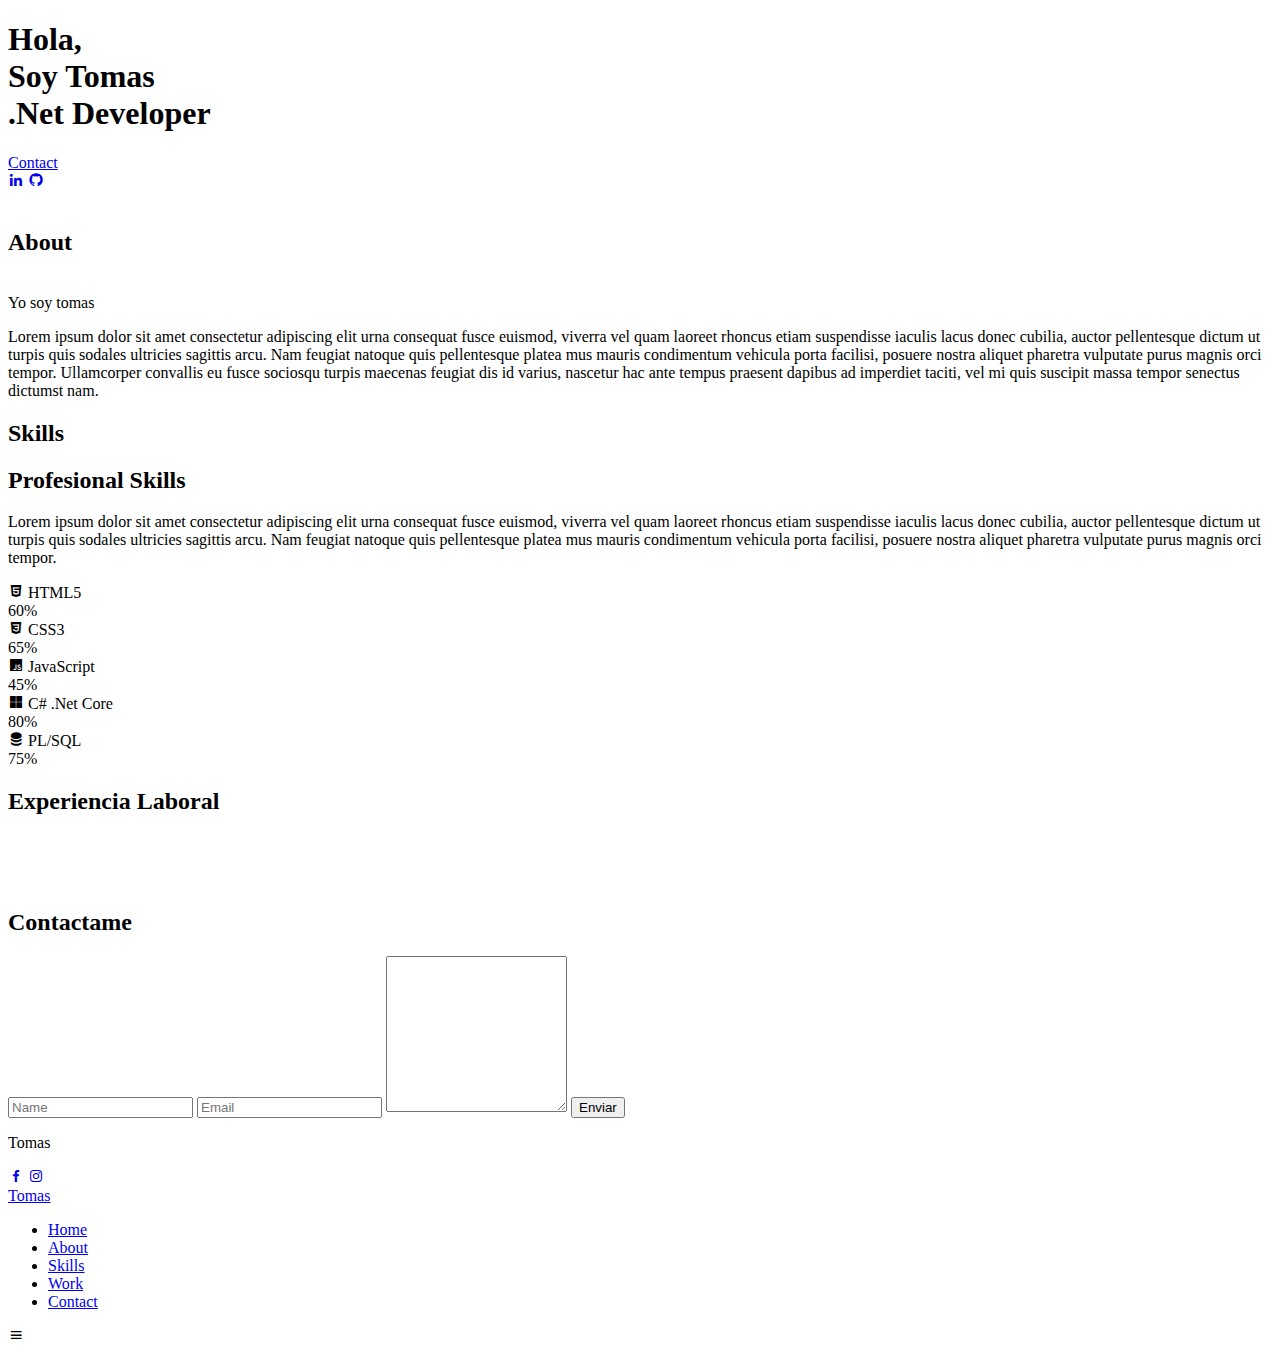
==== index.html @ 09a334fd "Add files via upload" ====
<!DOCTYPE html>
<html lang="es">
   <head>
       <meta charset="UTF-8">
       <meta name="viewport" content="widt=device-width, initial-scale=1.0">
       <link rel="stylesheet" href ="C:\Users\Legislatura\Desktop\Programacion\Practicas front end\Practica sobre CV\CSS\style.css" >
       <!----fuente---->
          <link rel="preconnect" href="https://fonts.gstatic.com">
          <link href="https://fonts.googleapis.com/css2?family=Poppins:wght@200&display=swap" rel="stylesheet">
       <!----Box icons----->
       <link href='https://unpkg.com/boxicons@2.0.7/css/boxicons.min.css' rel='stylesheet'>
       <!--scroll-->
       <script src="C:\Users\Legislatura\Desktop\Programacion\Practicas front end\Practica sobre CV\JS\smooth-scroll.min.js"></script>
      
       <title>Porfolio website complete</title>

   
   </head>
    <body>
      <main class="l-main">
         <section class="home bd-grid" id="home"> 
             <div class="home__data">
                 <h1 class="home__title"> Hola, <br><span class="home__title-color"> Soy Tomas</span><br> .Net Developer</h1>
                 <a href="#" class ="button">Contact</a>
             </div>

             <div class="home__social">
                 <a href="#" class="home__social-icon"><i class="bx bxl-linkedin"></i></a>
                 <a href="#" class="home__social-icon"><i class="bx bxl-github"></i></a>
             </div>
             <div class="home__img"><img src="C:\Users\Legislatura\Desktop\Programacion\Practicas front end\Practica sobre CV\img\Allura - Avatar.png" alt="">
             </div>

         </section>
          <section class="about" id="about">
              <h2 class="section-title">About </h2>
            <div class="about__conteiner bd-grid">
                <img src="C:\Users\Legislatura\Desktop\Programacion\Practicas front end\Practica sobre CV\img\developer.png" alt="" >
            </div>
              <div class="about__subtitle">Yo soy tomas</div>
              <p class="about__text">Lorem ipsum dolor sit amet consectetur adipiscing elit urna consequat fusce euismod, viverra vel quam laoreet rhoncus etiam suspendisse iaculis lacus donec cubilia, auctor pellentesque dictum ut turpis quis sodales ultricies sagittis arcu. Nam feugiat natoque quis pellentesque platea mus mauris condimentum vehicula porta facilisi, posuere nostra aliquet pharetra vulputate purus magnis orci tempor. Ullamcorper convallis eu fusce sociosqu turpis maecenas feugiat dis id varius, nascetur hac ante tempus praesent dapibus ad imperdiet taciti, vel mi quis suscipit massa tempor senectus dictumst nam.</p>
          </section>
          <section class="skills section" id="skills">
              <h2 class="section-title">Skills</h2>
              <div>
                  <h2 class="skills__subtitle">Profesional Skills</h2>
                  <p class="skills__text">Lorem ipsum dolor sit amet consectetur adipiscing elit urna consequat fusce euismod, viverra vel quam laoreet rhoncus etiam suspendisse iaculis lacus donec cubilia, auctor pellentesque dictum ut turpis quis sodales ultricies sagittis arcu. Nam feugiat natoque quis pellentesque platea mus mauris condimentum vehicula porta facilisi, posuere nostra aliquet pharetra vulputate purus magnis orci tempor.</p>
              </div> 
              <div class="skills__data">
                  <div class="skills__names">
                      <i class="bx bxl-html5"></i>
                      <span class="skills__name">HTML5</span>
                  </div>

                  <div><span class="skills__porcentage">60% </span>
                  </div>
                  <div class="skills__bar skills_html">
                  </div>

                  <div class="skills__bar skills__html">
                  </div>
               </div>
                <div class="skills__data">
                  <div class="skills__names">
                       <i class="bx bxl-css3"></i>
                      <span class="skills__name">CSS3</span>
                  </div>

                  <div><span class="skills__porcentage">65% </span>
                  </div>
                  <div class="skills__bar skills_css">
                  </div>

                  <div class="skills__bar skills__html">
                  </div>
     
              </div>
                    <div class="skills__data">
                  <div class="skills__names">
                       <i class="bx bxl-javascript"></i>
                      <span class="skills__name">JavaScript</span>
                  </div>

                  <div><span class="skills__porcentage">45% </span>
                  </div>
                  <div class="skills__bar skills_js">
                  </div>

                  <div class="skills__bar skills__html">
                  </div>
               </div>
              <div class="skills__data">
                  <div class="skills__names">
                      <i class="bx bxl-microsoft"></i>
                  <span class="skills__name">C# .Net Core</span>
                  </div>

                  <div><span class="skills__porcentage">80% </span>
                  </div>
                  <div class="skills__bar skills_html">
                  </div>

                  <div class="skills__bar skills__html">
                  </div>
                  </div>

               <div class="skills__data">
                  <div class="skills__names">
                     <i class='bx bxs-data' ></i>
                      <span class="skills__name">PL/SQL</span>
                  </div>

                  <div><span class="skills__porcentage">75% </span>
                  </div>
                  <div class="skills__bar skills_html">
                  </div>

                  <div class="skills__bar skills__html">
                  </div>
                  </div>
          </section>
          <section class="work section" id="work">
              <h2 class="section-title">Experiencia Laboral</h2>
              <div class="work__container bd-grid">
                  <div class="work__img">
                      <img src ="C:\Users\Legislatura\Desktop\Programacion\Practicas front end\Practica sobre CV\img\It service.jpg" alt="">
                  </div>

              </div>
                  <div class="work__container bd-grid">
                  <div class="work__img">
                      <img src ="C:\Users\Legislatura\Desktop\Programacion\Practicas front end\Practica sobre CV\img\developer2.jpg" alt="">
                  </div>
              </div>

                  <div class="work__container bd-grid">
                  <div class="work__img">
                      <img src ="C:\Users\Legislatura\Desktop\Programacion\Practicas front end\Practica sobre CV\img\data analistic.jpg" alt="">
                  </div>
              </div>
        </section>
        <section class="contact section" id="contact">
            <h2 class="section-title">Contactame</h2>

            <div class="contact__container bd-grid">
                <form action="" class="contact__form">
                <input type="text" placeholder="Name" class="contact__input">
                <input type="mail" placeholder="Email" class="contact__input">
                <textarea name="" id="" cols="0" rows="10">
                </textarea>
                <input type="button" value="Enviar" class="contact__button button" />
                </form>
            </div>
         </section>
       <footer class="footer">
           <p class="footer__title">Tomas</p>
           <div class="footer__social">
               <a href="#" class ="footer__icon"><i class="bx bxl-facebook"></i></a>
               <a href="#" class ="footer__icon"><i class="bx bxl-instagram"></i></a>
                        
           </div>   
       </footer>

      </main>
   

    <header class="l-header">
        <nav class="nav bd-grid">
            <div>
                <a href = "#" class="nav__logo">Tomas</a>
            </div>
            <div class="nav__menu" id="nav-menu">
                <ul class="nav__list">
                    <li class="nav__item"><a href="#" class="nav__link active">Home</a></li>
                    <li class="nav__item"><a href="#" class="nav__link">About</a></li>
                    <li class="nav__item"><a href="#" class="nav__link">Skills</a></li>
                    <li class="nav__item"><a href="#" class="nav__link">Work</a></li>
                    <li class="nav__item"><a href="#" class="nav__link">Contact</a></li>
                </ul>
            </div>
            <div class="nav__toggle" id="nav-toggle">
                <i class="bx bx-menu"></i>
            </div>

        </nav>

    </header>

        <!----scroll reval----->
        <script src="https://unpkg.com/scrollreveal"></script>
        <!----main js----->
        <script src="C:\Users\Legislatura\Desktop\Programacion\Practicas front end\Practica sobre CV\JS\Main.js"> </script>
 </body>
</html>
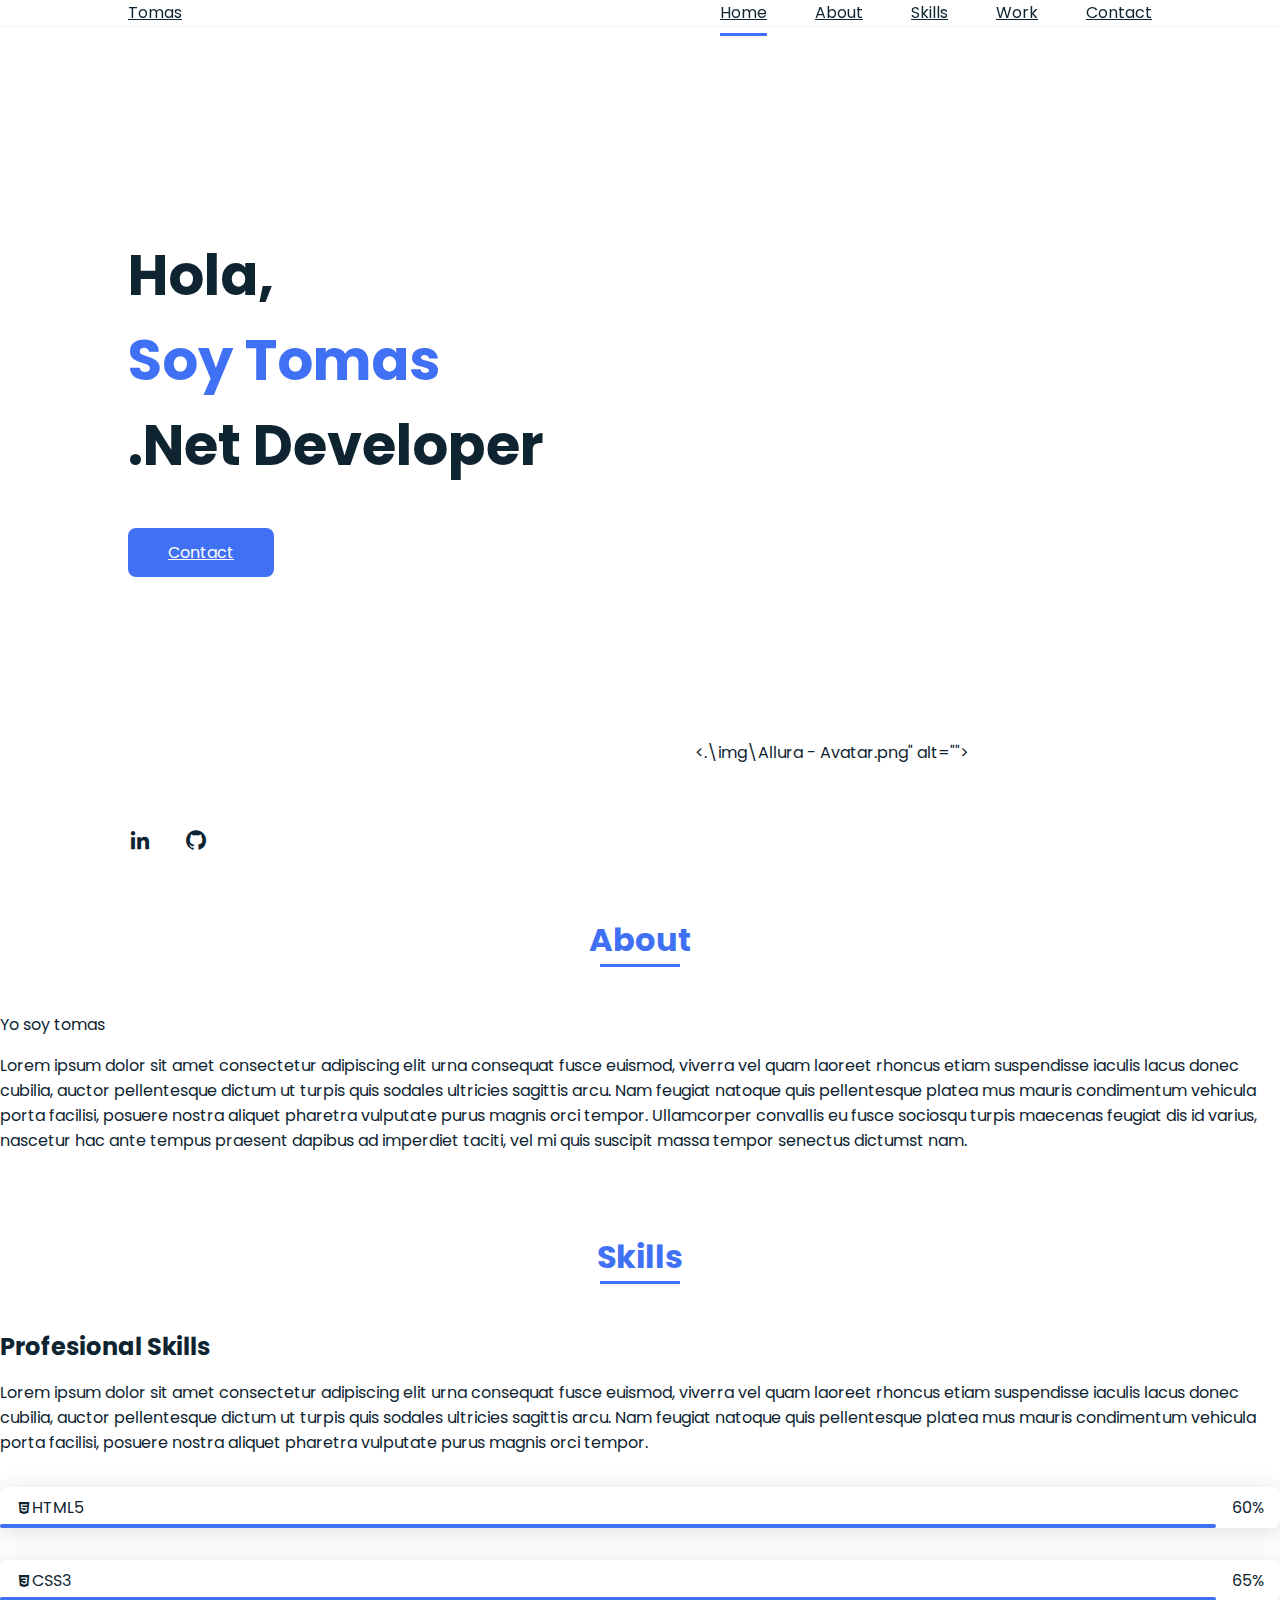
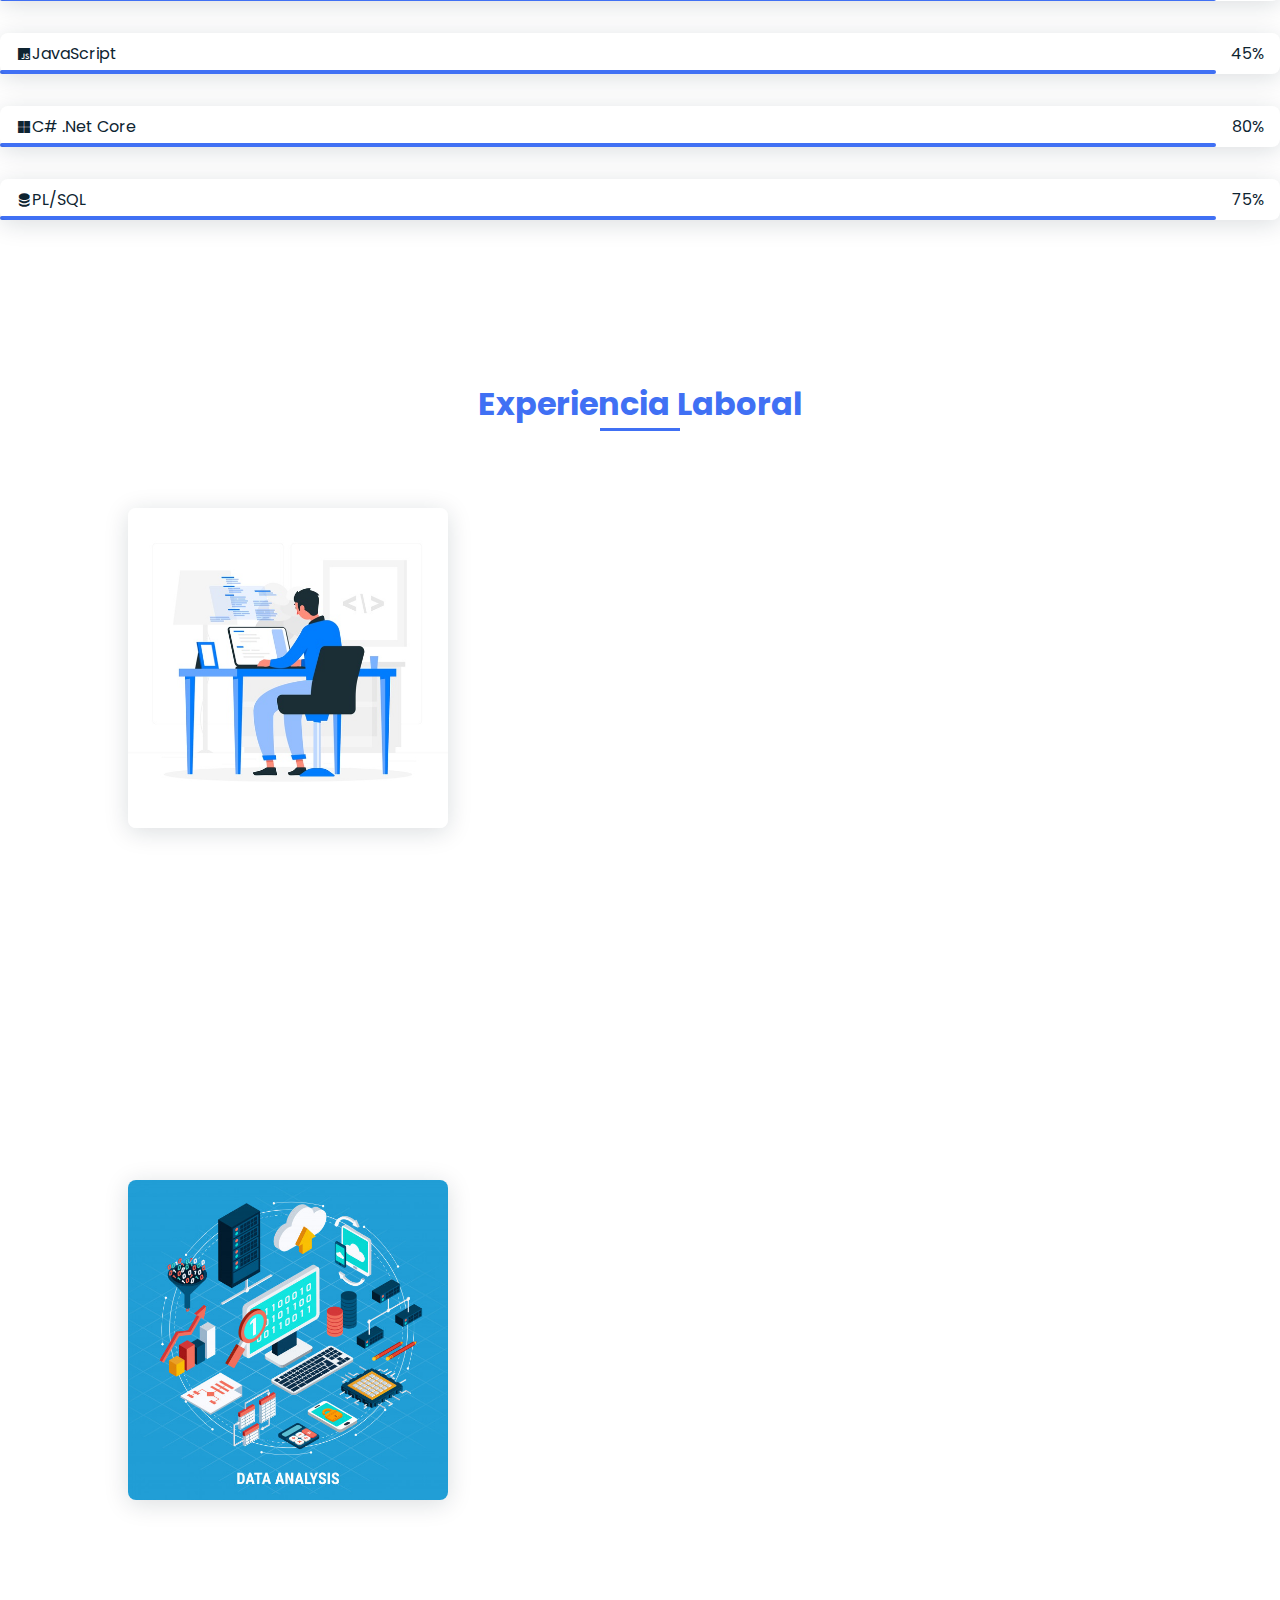
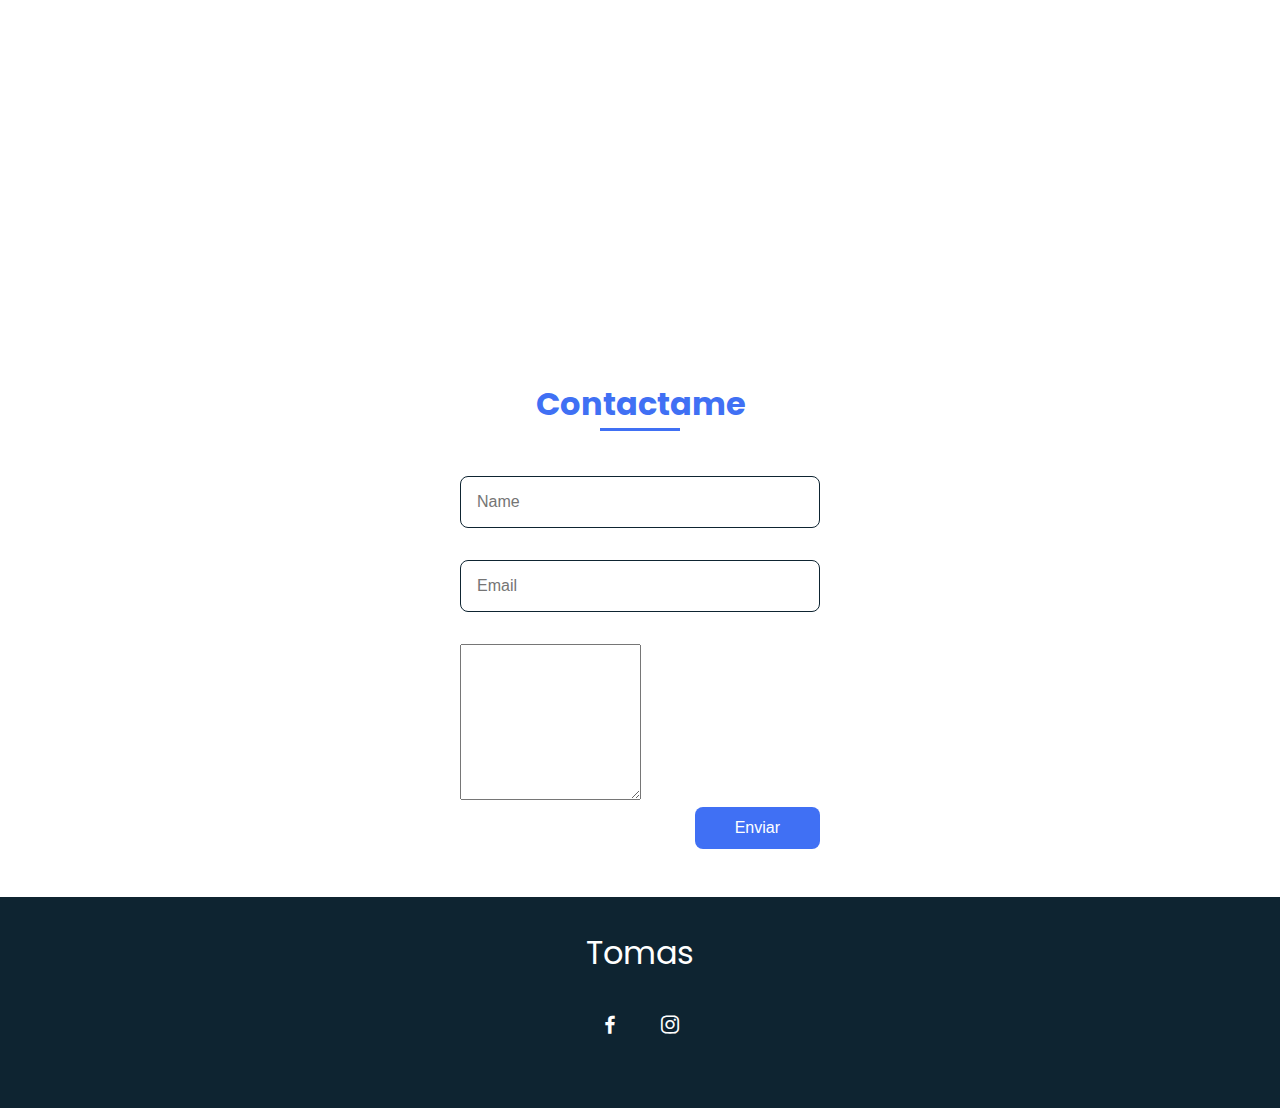
==== commit 1a49755b: "Update index.html" ====
--- a/index.html
+++ b/index.html
@@ -3,14 +3,14 @@
    <head>
        <meta charset="UTF-8">
        <meta name="viewport" content="widt=device-width, initial-scale=1.0">
-       <link rel="stylesheet" href ="C:\Users\Legislatura\Desktop\Programacion\Practicas front end\Practica sobre CV\CSS\style.css" >
+       <link rel="stylesheet" href =".\CSS\style.css" >
        <!----fuente---->
           <link rel="preconnect" href="https://fonts.gstatic.com">
           <link href="https://fonts.googleapis.com/css2?family=Poppins:wght@200&display=swap" rel="stylesheet">
        <!----Box icons----->
        <link href='https://unpkg.com/boxicons@2.0.7/css/boxicons.min.css' rel='stylesheet'>
        <!--scroll-->
-       <script src="C:\Users\Legislatura\Desktop\Programacion\Practicas front end\Practica sobre CV\JS\smooth-scroll.min.js"></script>
+       <script src=".\JS\smooth-scroll.min.js"></script>
       
        <title>Porfolio website complete</title>
 
@@ -28,7 +28,7 @@
                  <a href="#" class="home__social-icon"><i class="bx bxl-linkedin"></i></a>
                  <a href="#" class="home__social-icon"><i class="bx bxl-github"></i></a>
              </div>
-             <div class="home__img"><img src="C:\Users\Legislatura\Desktop\Programacion\Practicas front end\Practica sobre CV\img\Allura - Avatar.png" alt="">
+             <div class="home__img"><.\img\Allura - Avatar.png" alt="">
              </div>
 
          </section>
@@ -129,13 +129,13 @@
               </div>
                   <div class="work__container bd-grid">
                   <div class="work__img">
-                      <img src ="C:\Users\Legislatura\Desktop\Programacion\Practicas front end\Practica sobre CV\img\developer2.jpg" alt="">
+                      <img src =".\img\developer2.jpg" alt="">
                   </div>
               </div>
 
                   <div class="work__container bd-grid">
                   <div class="work__img">
-                      <img src ="C:\Users\Legislatura\Desktop\Programacion\Practicas front end\Practica sobre CV\img\data analistic.jpg" alt="">
+                      <img src =".\img\data analistic.jpg" alt="">
                   </div>
               </div>
         </section>
@@ -189,6 +189,6 @@
         <!----scroll reval----->
         <script src="https://unpkg.com/scrollreveal"></script>
         <!----main js----->
-        <script src="C:\Users\Legislatura\Desktop\Programacion\Practicas front end\Practica sobre CV\JS\Main.js"> </script>
+        <script src=".\JS\Main.js"> </script>
  </body>
-</html>+</html>
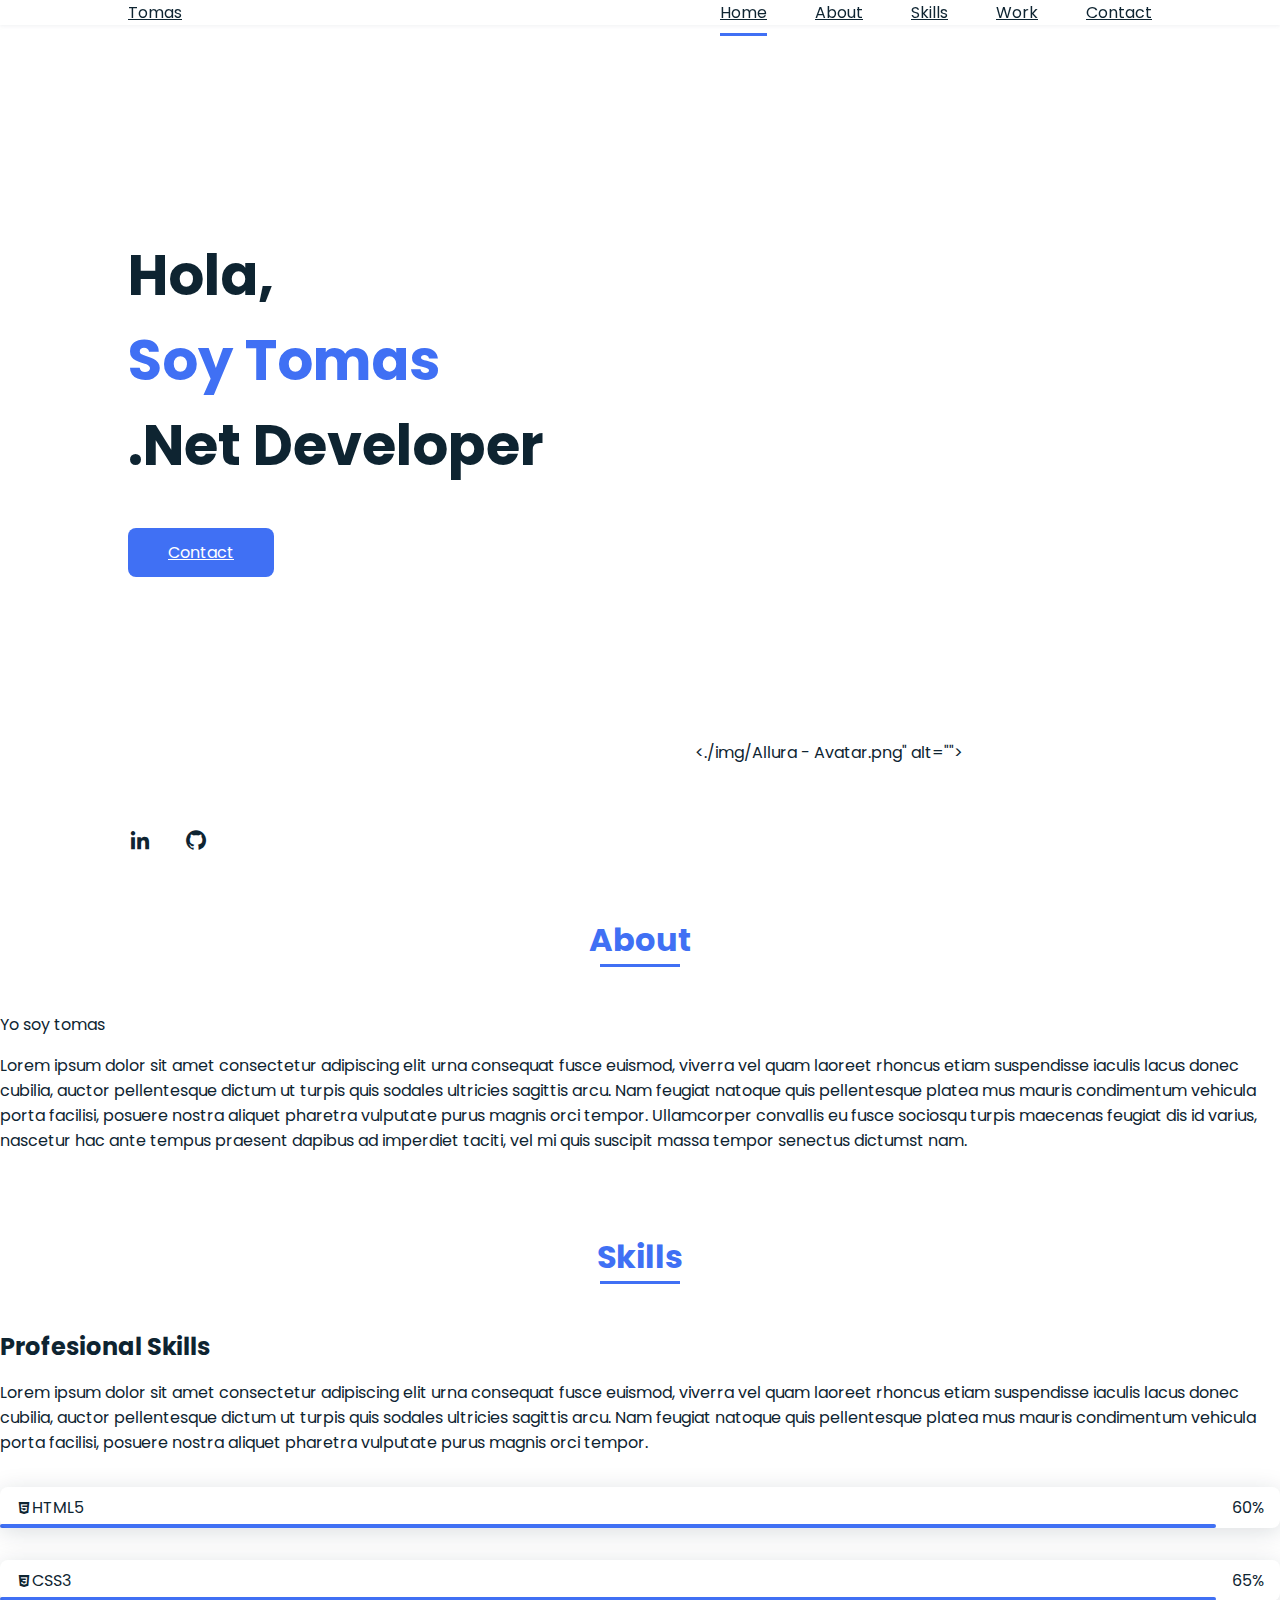
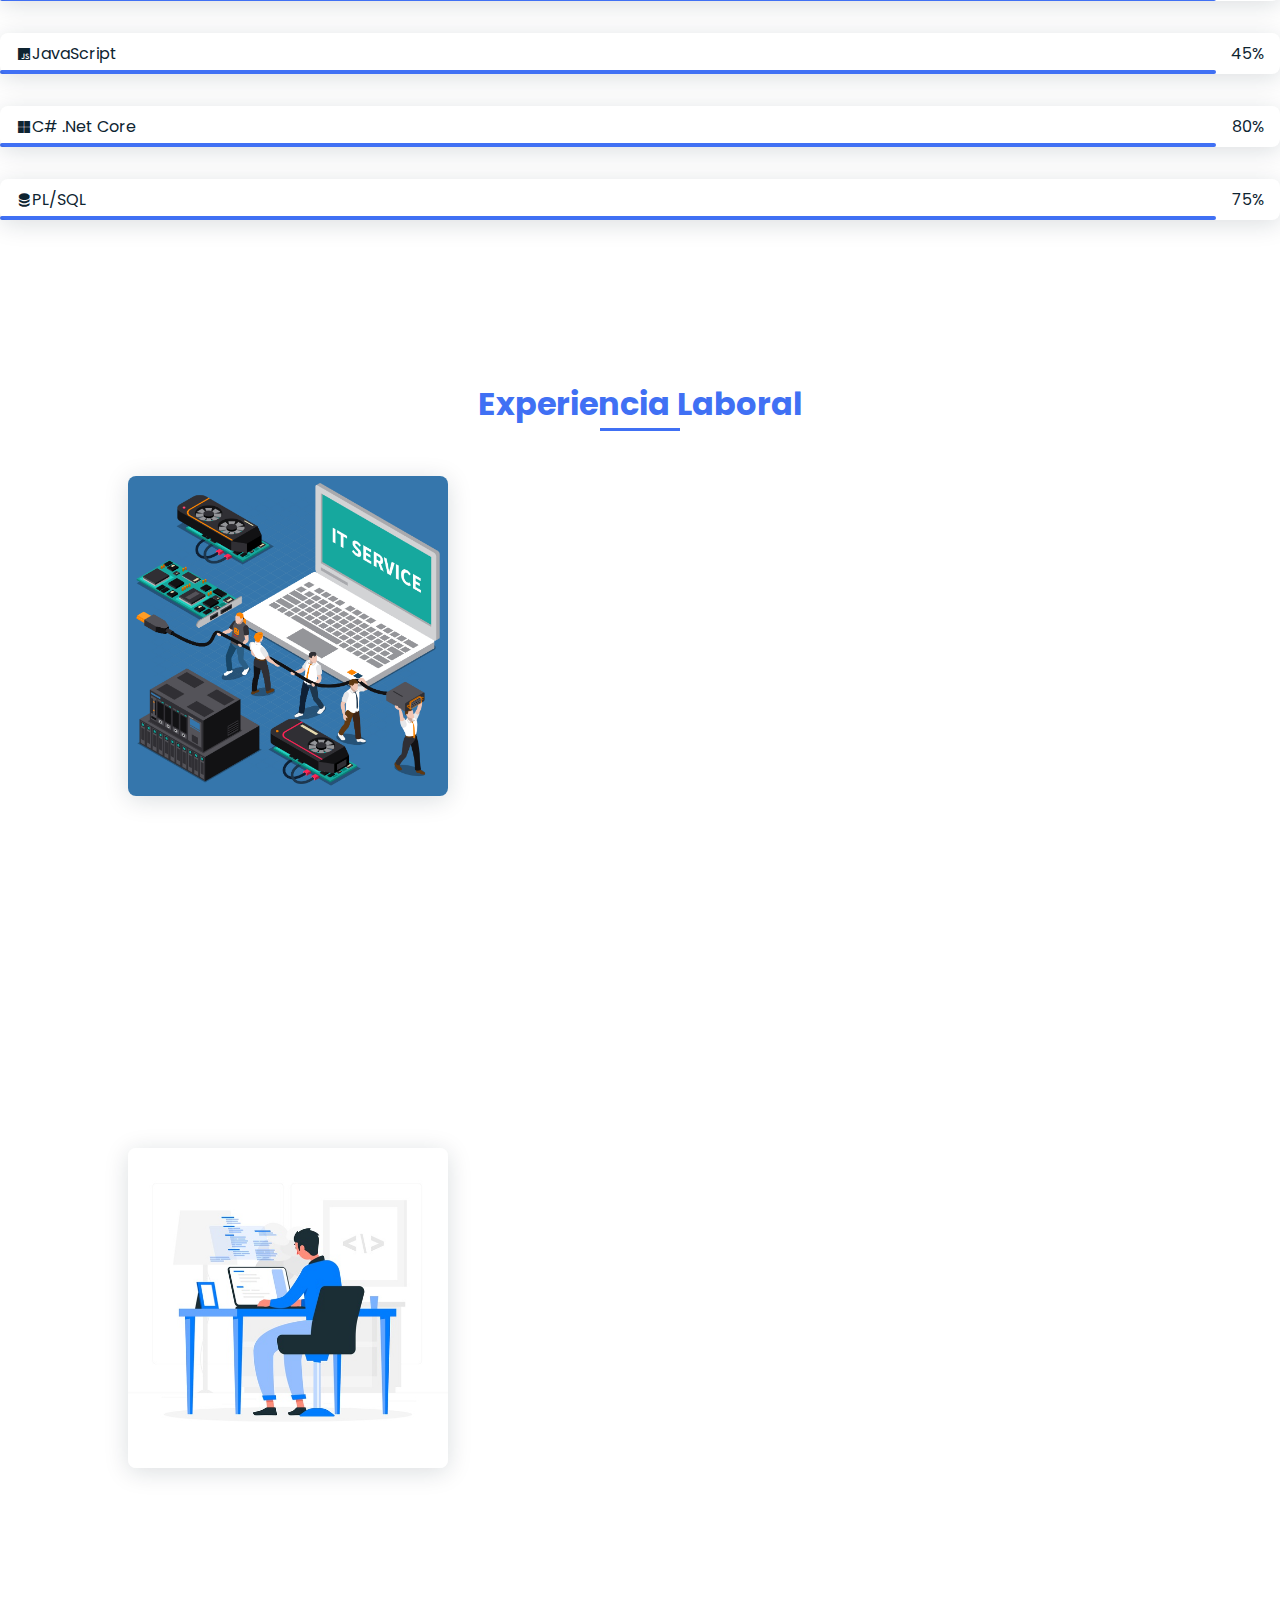
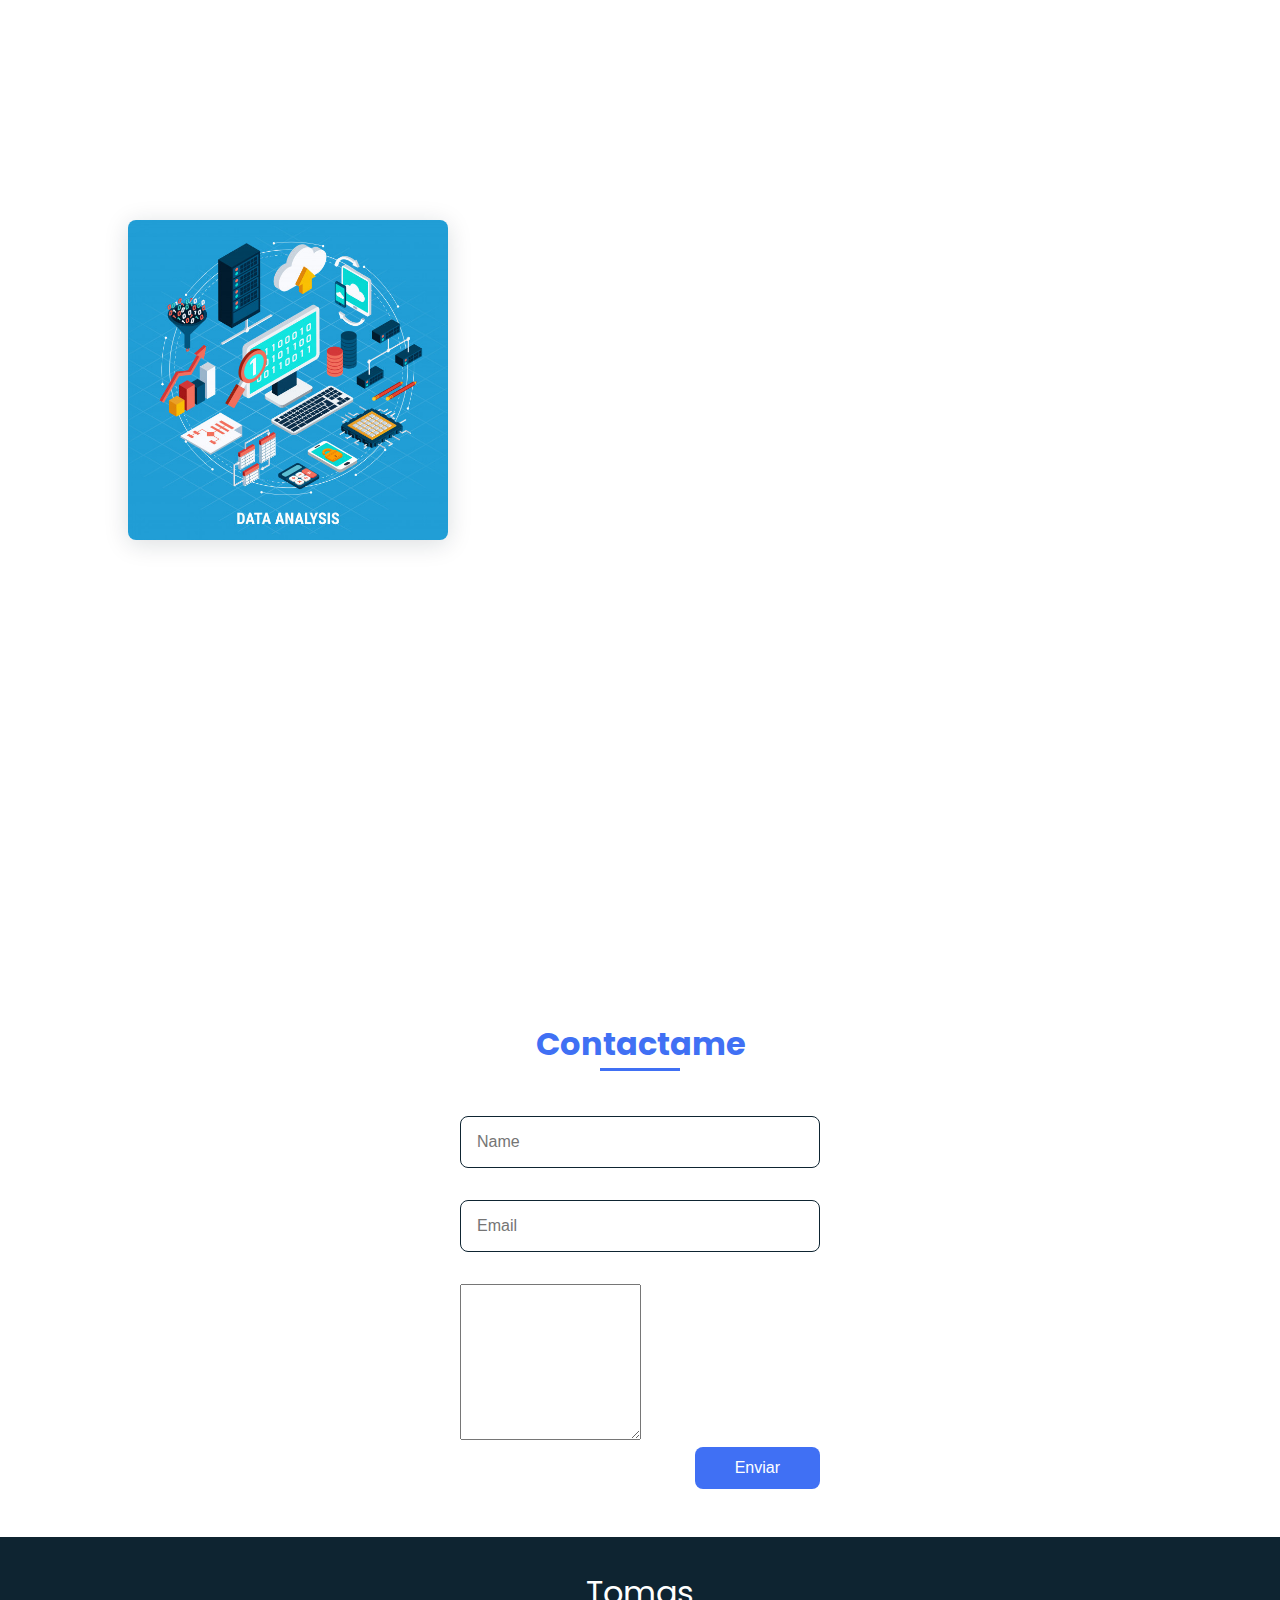
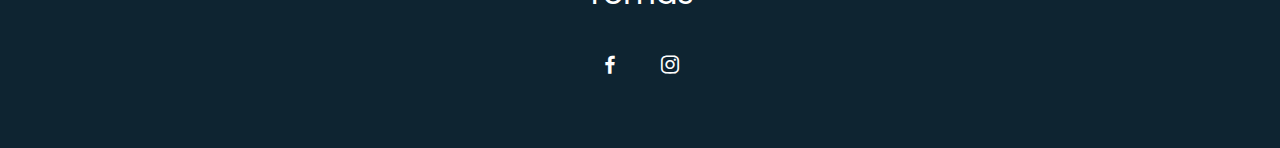
==== commit dd9bf0e6: "Update index.html" ====
--- a/index.html
+++ b/index.html
@@ -28,7 +28,7 @@
                  <a href="#" class="home__social-icon"><i class="bx bxl-linkedin"></i></a>
                  <a href="#" class="home__social-icon"><i class="bx bxl-github"></i></a>
              </div>
-             <div class="home__img"><.\img\Allura - Avatar.png" alt="">
+             <div class="home__img"><./img/Allura - Avatar.png" alt="">
              </div>
 
          </section>
@@ -123,19 +123,19 @@
               <h2 class="section-title">Experiencia Laboral</h2>
               <div class="work__container bd-grid">
                   <div class="work__img">
-                      <img src ="C:\Users\Legislatura\Desktop\Programacion\Practicas front end\Practica sobre CV\img\It service.jpg" alt="">
+                      <img src ="./img/It service.jpg" alt="">
                   </div>
 
               </div>
                   <div class="work__container bd-grid">
                   <div class="work__img">
-                      <img src =".\img\developer2.jpg" alt="">
+                      <img src ="./img/developer2.jpg" alt="">
                   </div>
               </div>
 
                   <div class="work__container bd-grid">
                   <div class="work__img">
-                      <img src =".\img\data analistic.jpg" alt="">
+                      <img src ="./img/data analistic.jpg" alt="">
                   </div>
               </div>
         </section>
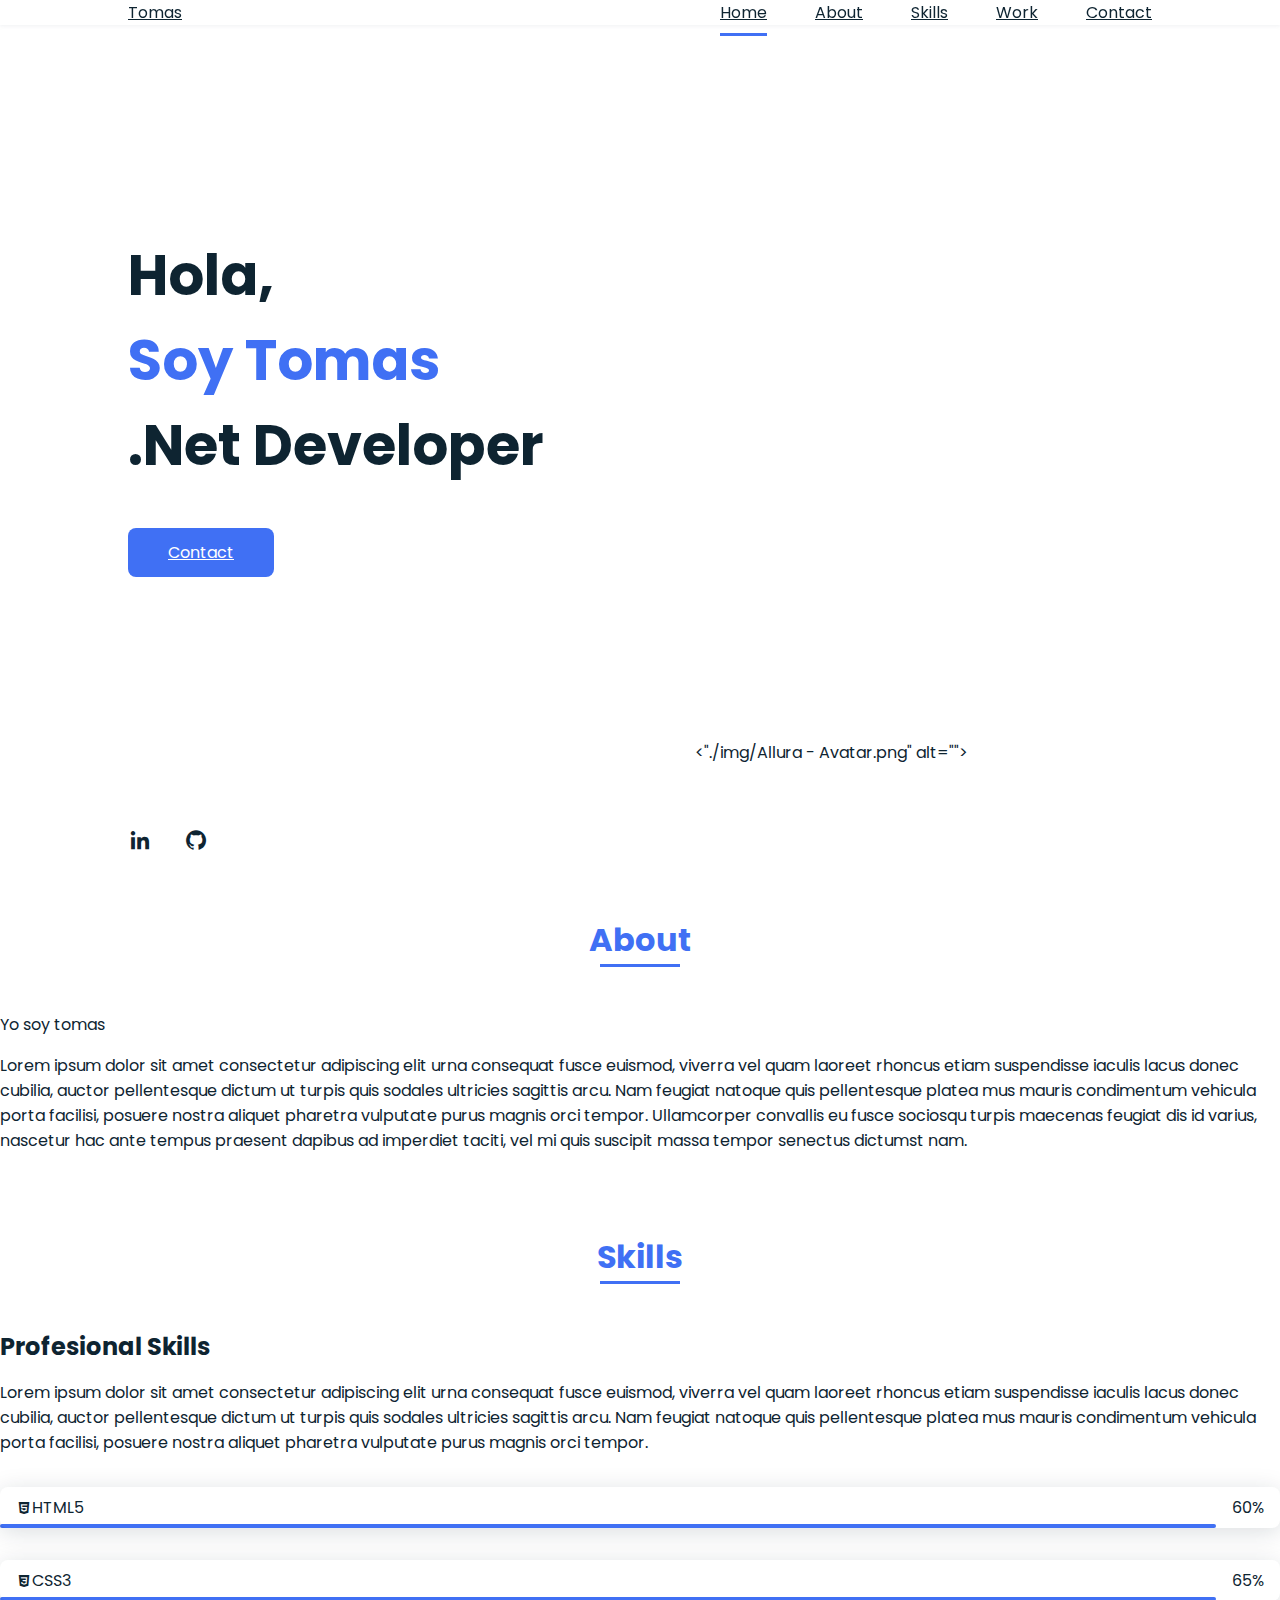
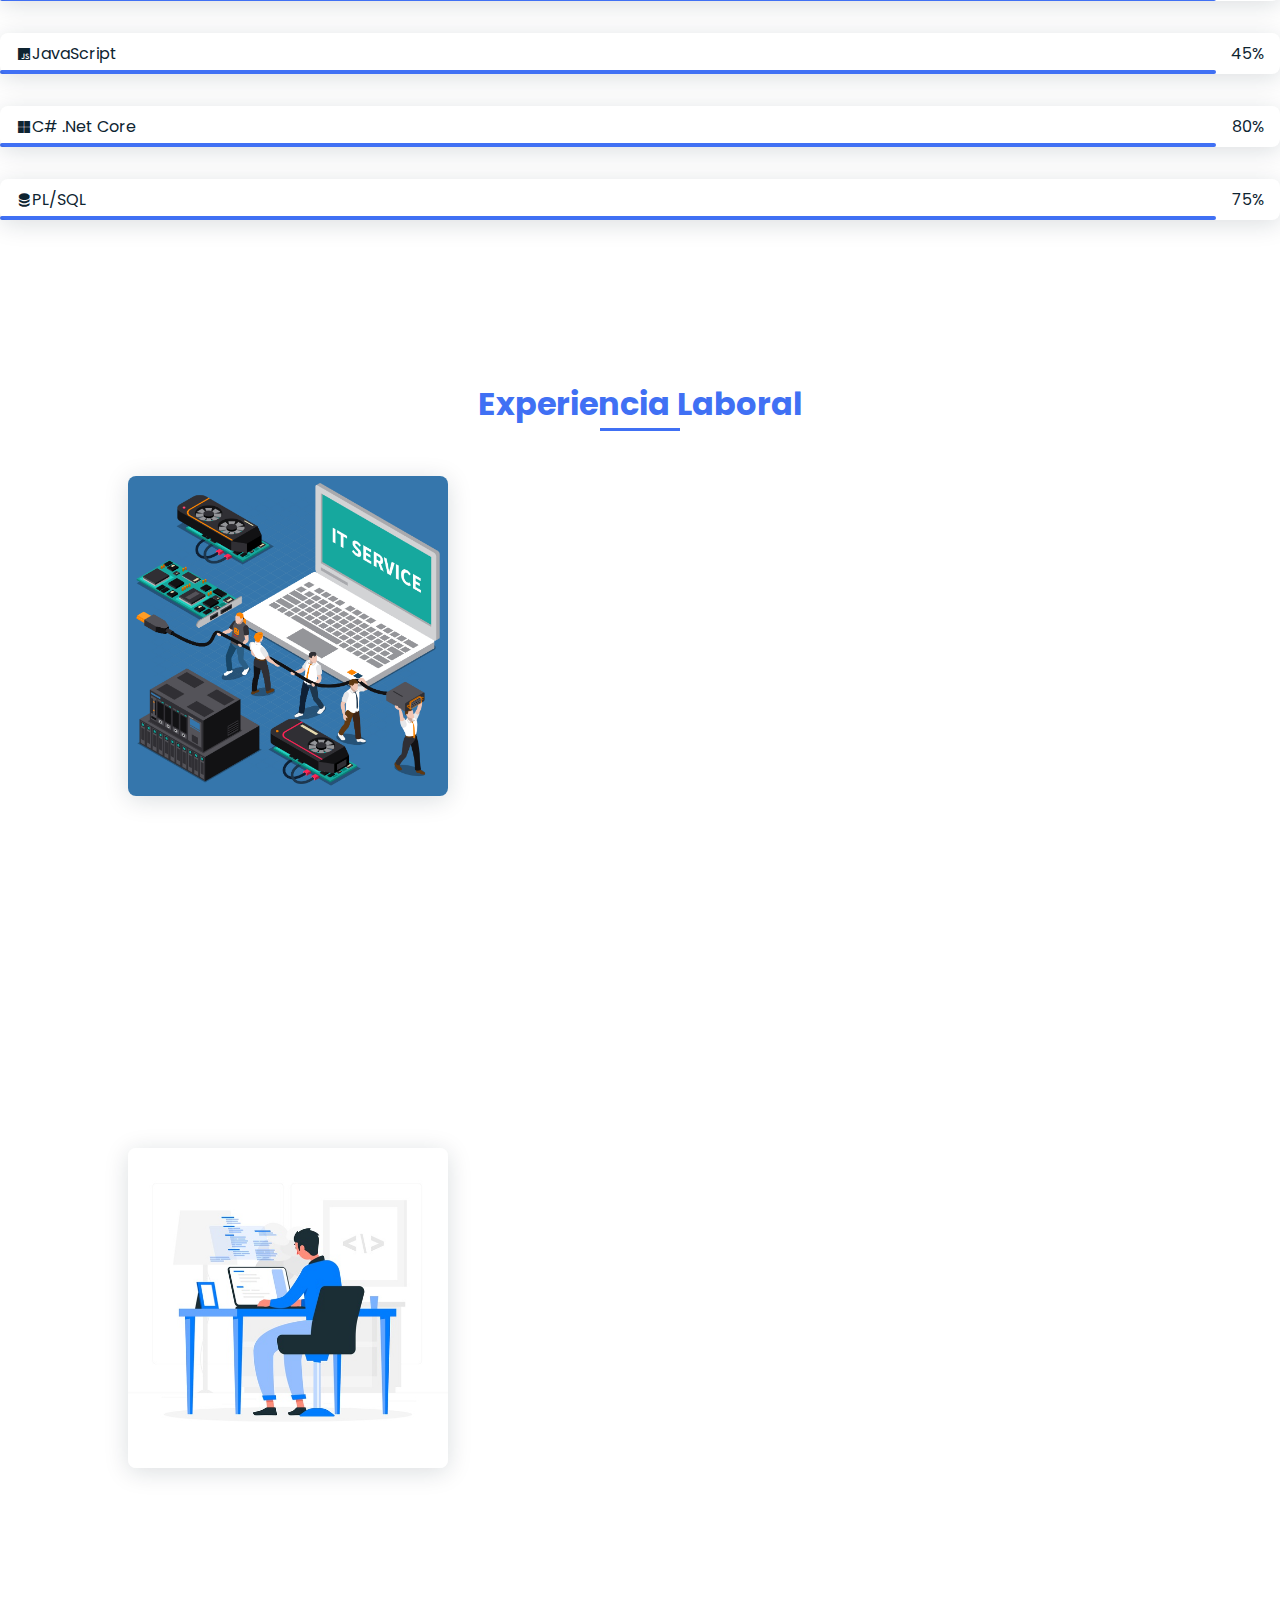
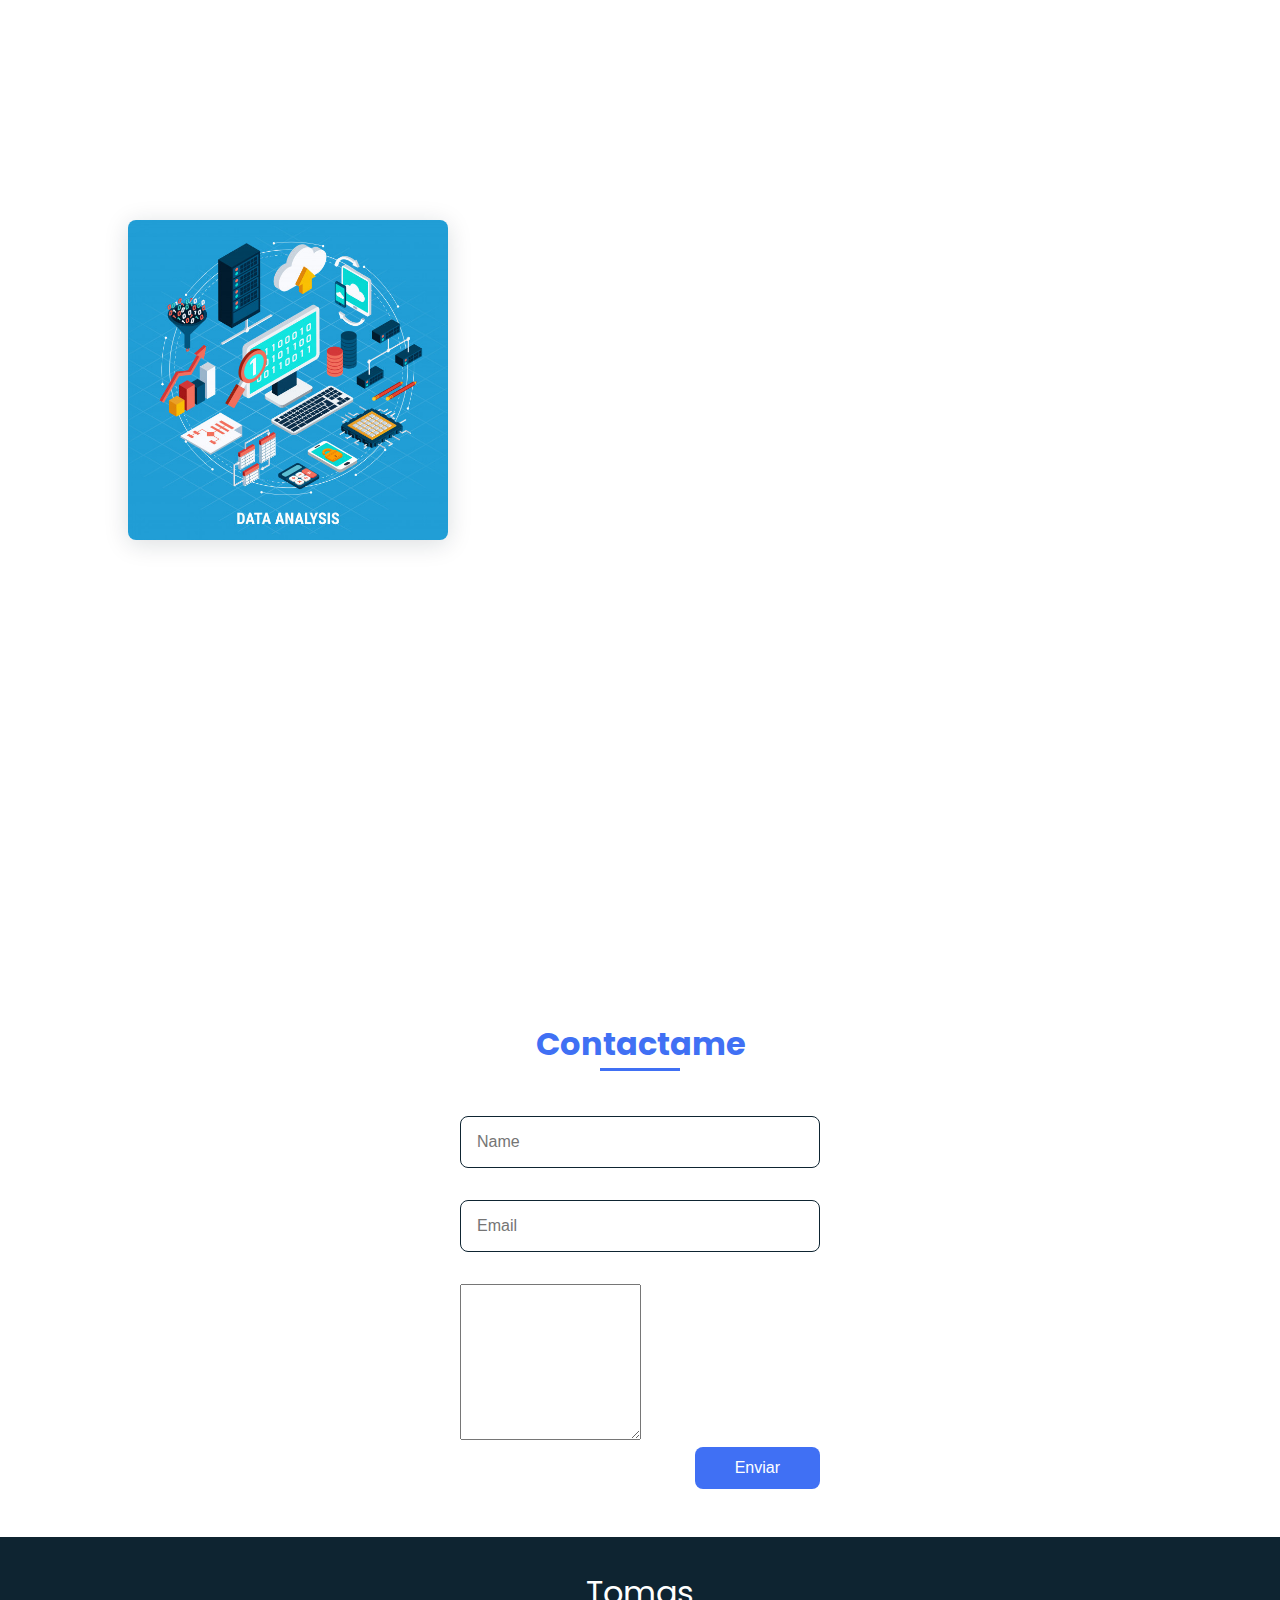
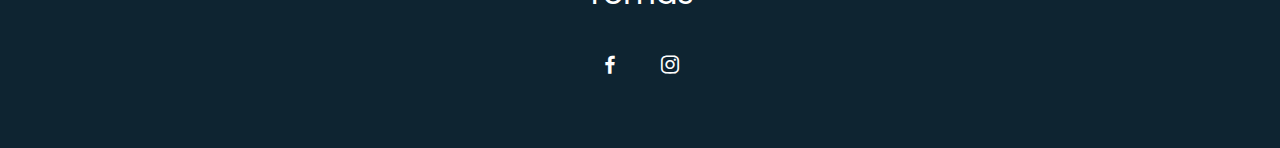
==== commit 0104286a: "Update index.html" ====
--- a/index.html
+++ b/index.html
@@ -28,7 +28,7 @@
                  <a href="#" class="home__social-icon"><i class="bx bxl-linkedin"></i></a>
                  <a href="#" class="home__social-icon"><i class="bx bxl-github"></i></a>
              </div>
-             <div class="home__img"><./img/Allura - Avatar.png" alt="">
+             <div class="home__img"><"./img/Allura - Avatar.png" alt="">
              </div>
 
          </section>
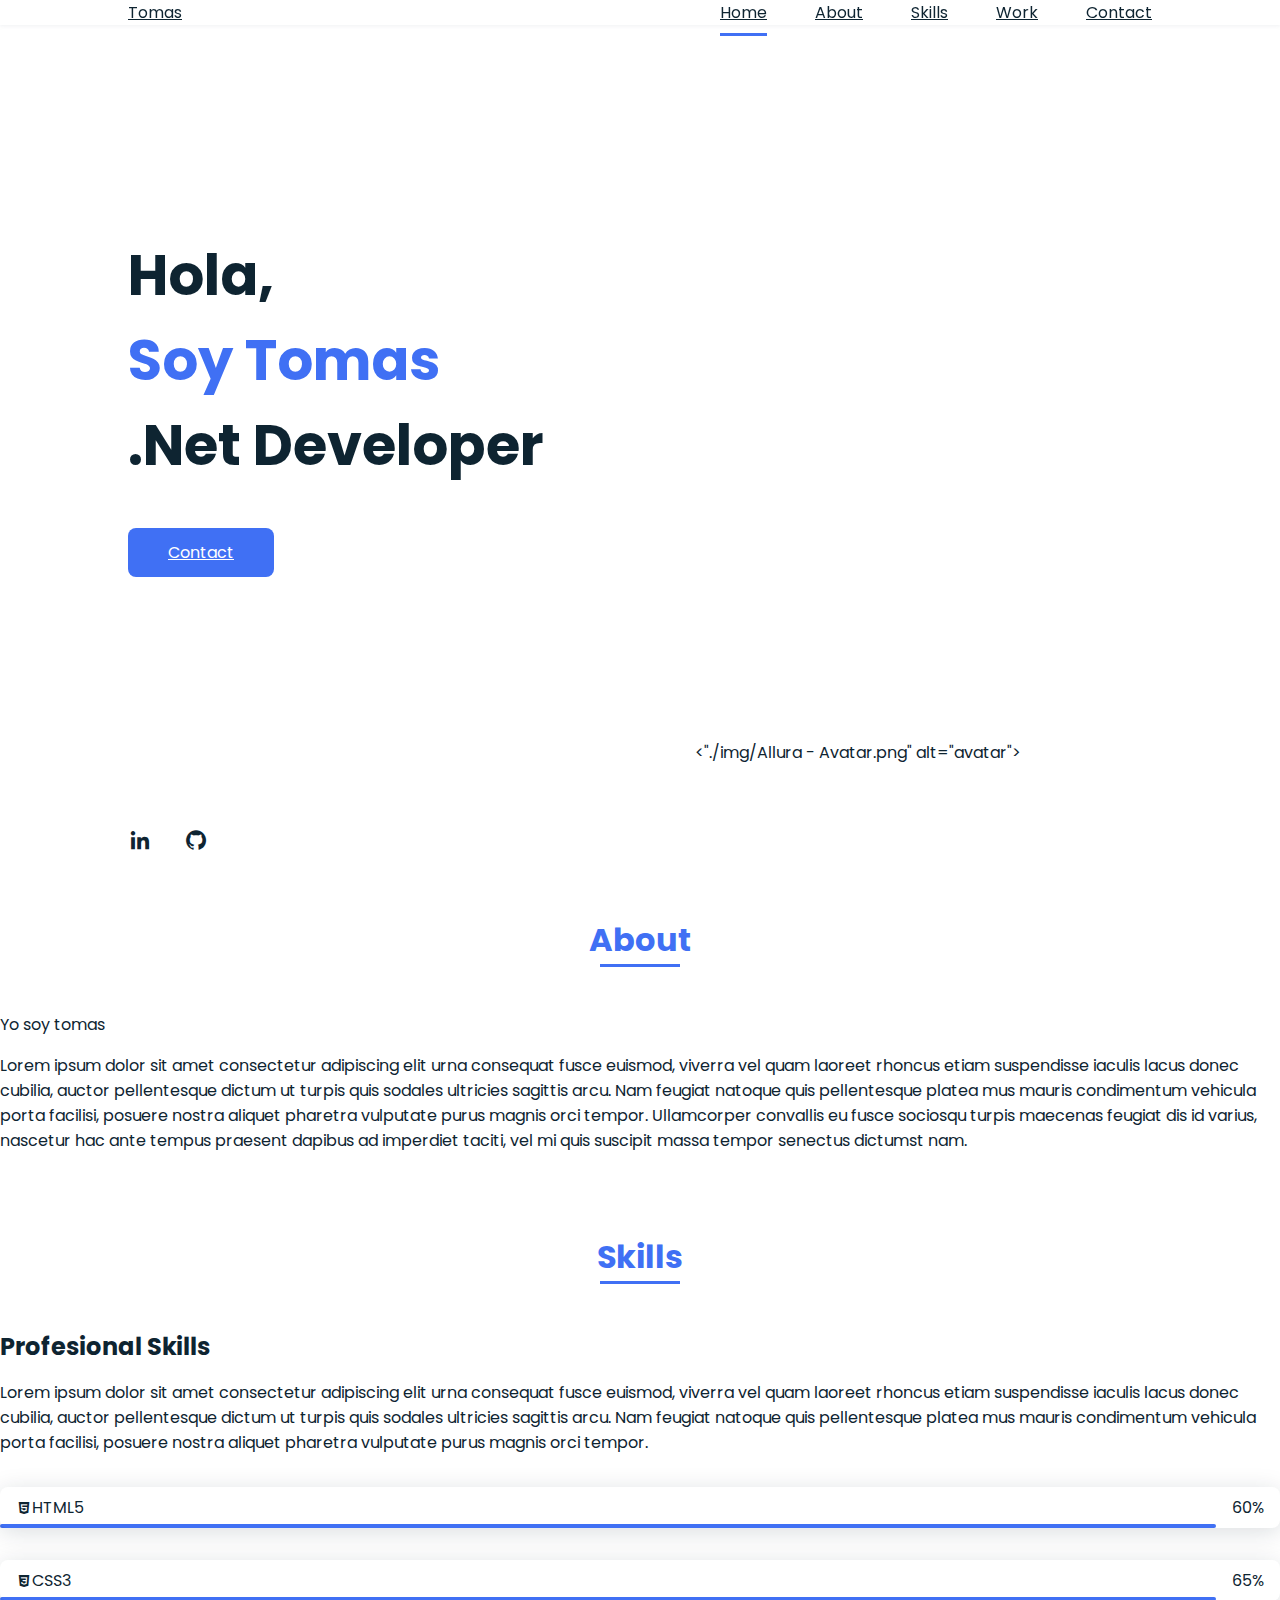
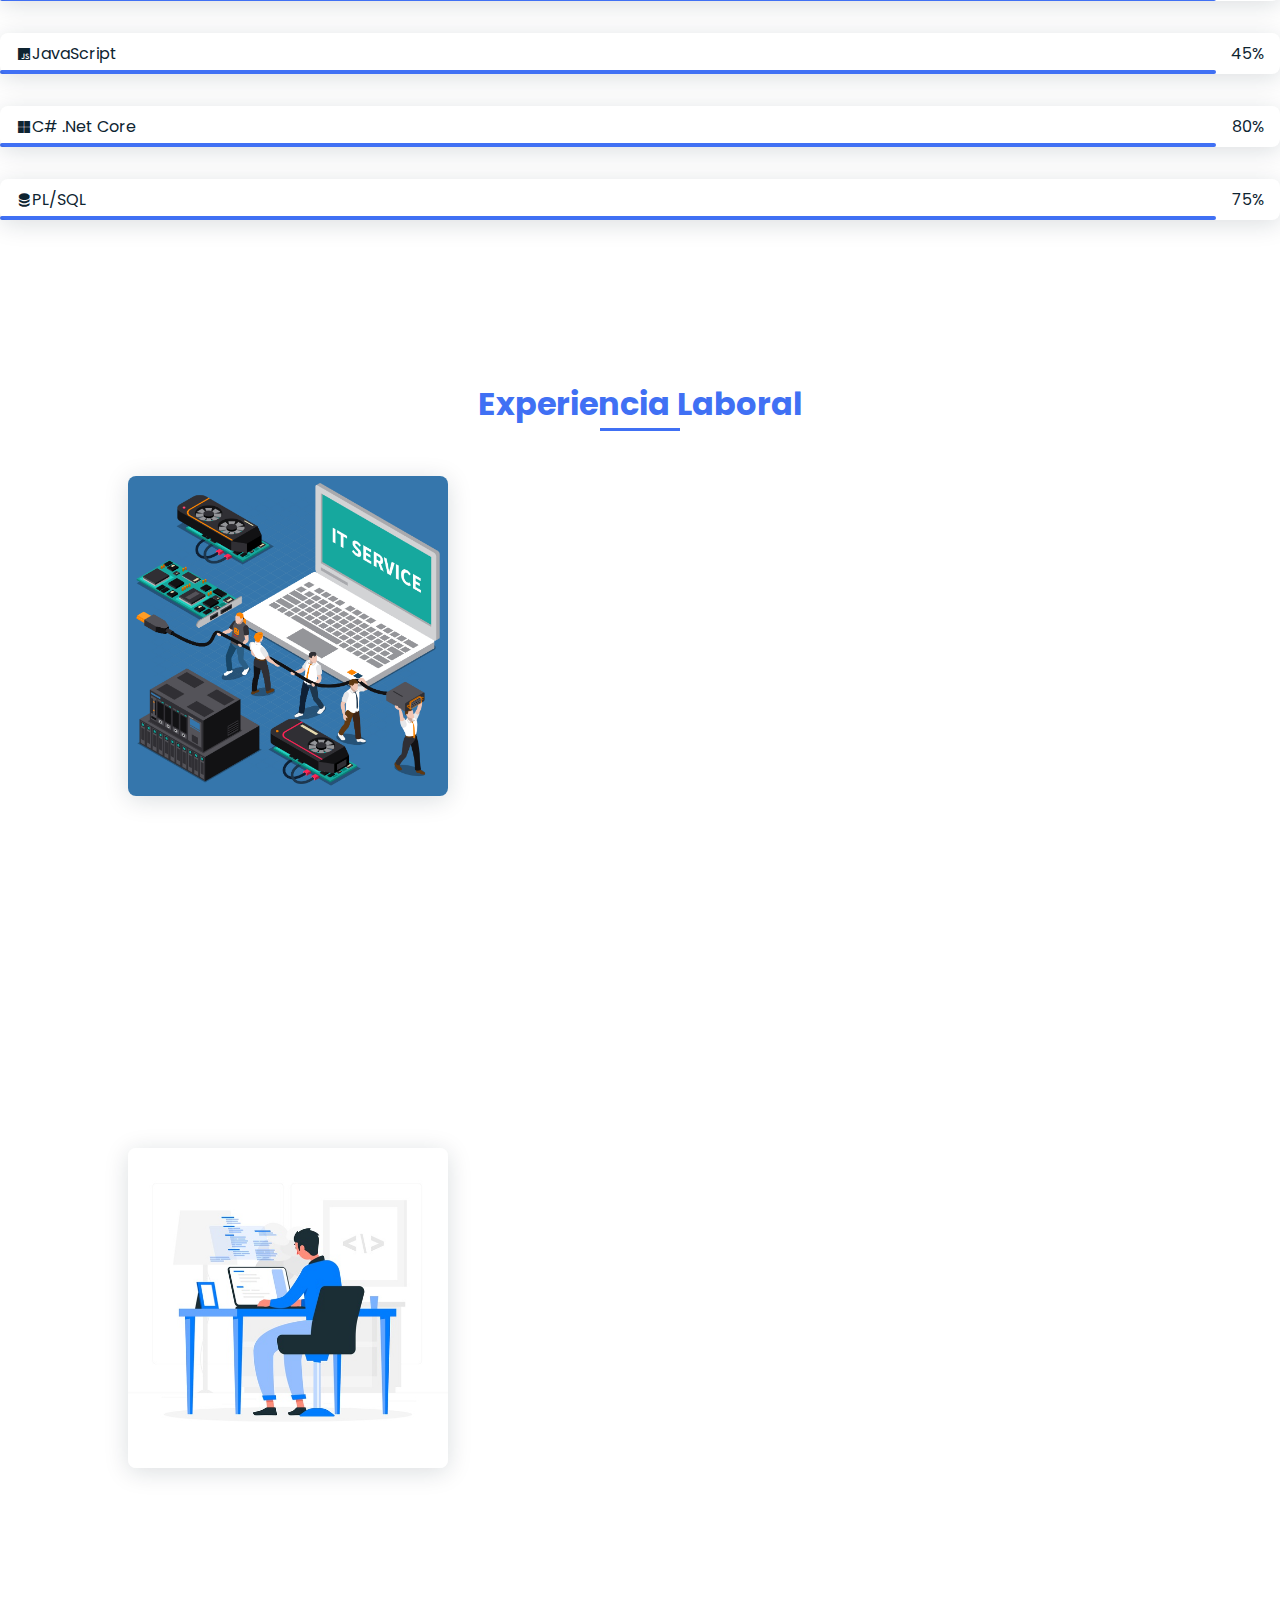
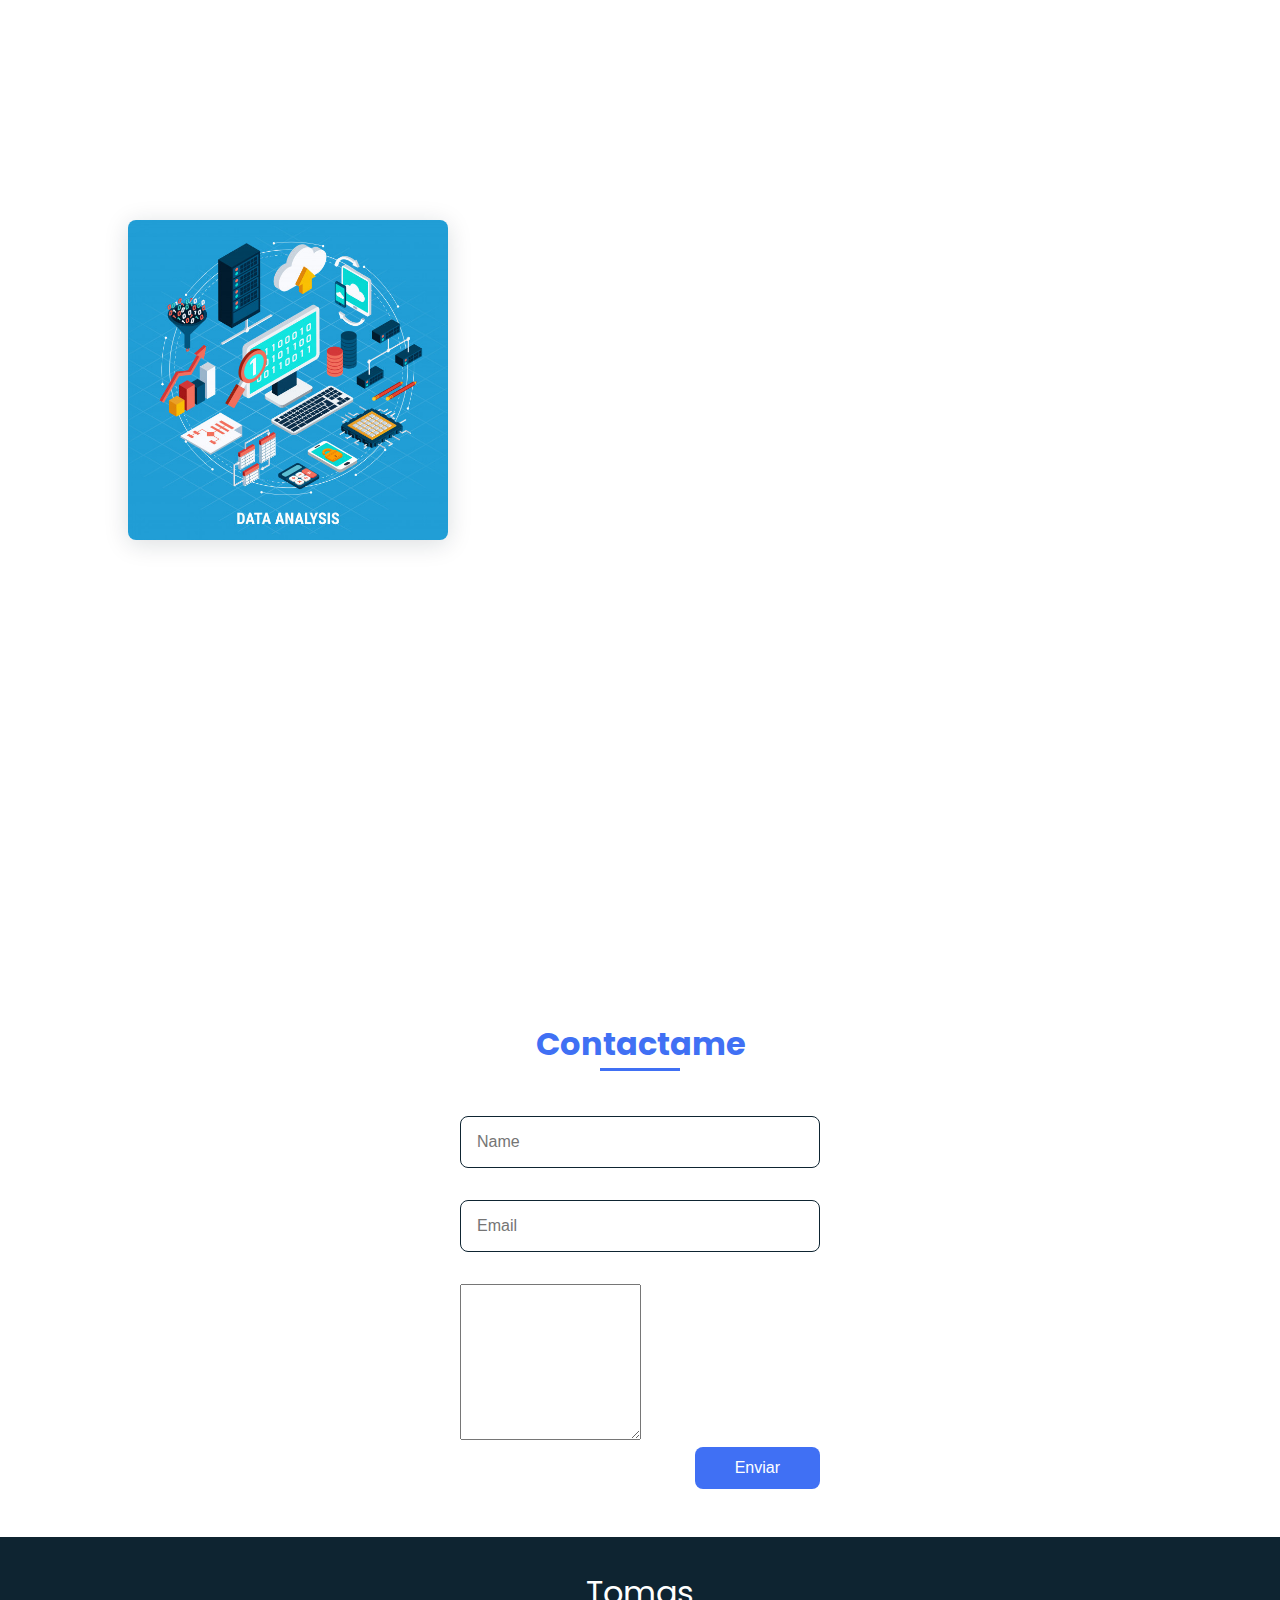
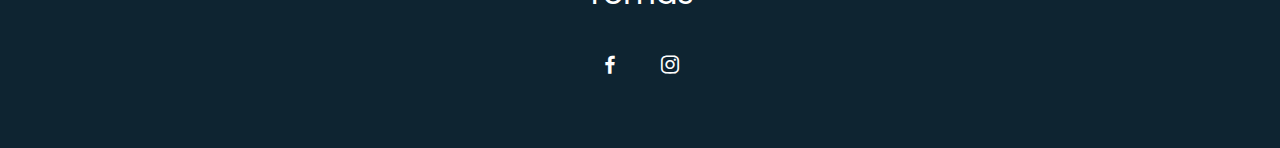
==== commit 711401ea: "Update index.html" ====
--- a/index.html
+++ b/index.html
@@ -28,7 +28,7 @@
                  <a href="#" class="home__social-icon"><i class="bx bxl-linkedin"></i></a>
                  <a href="#" class="home__social-icon"><i class="bx bxl-github"></i></a>
              </div>
-             <div class="home__img"><"./img/Allura - Avatar.png" alt="">
+             <div class="home__img"><"./img/Allura - Avatar.png" alt="avatar">
              </div>
 
          </section>
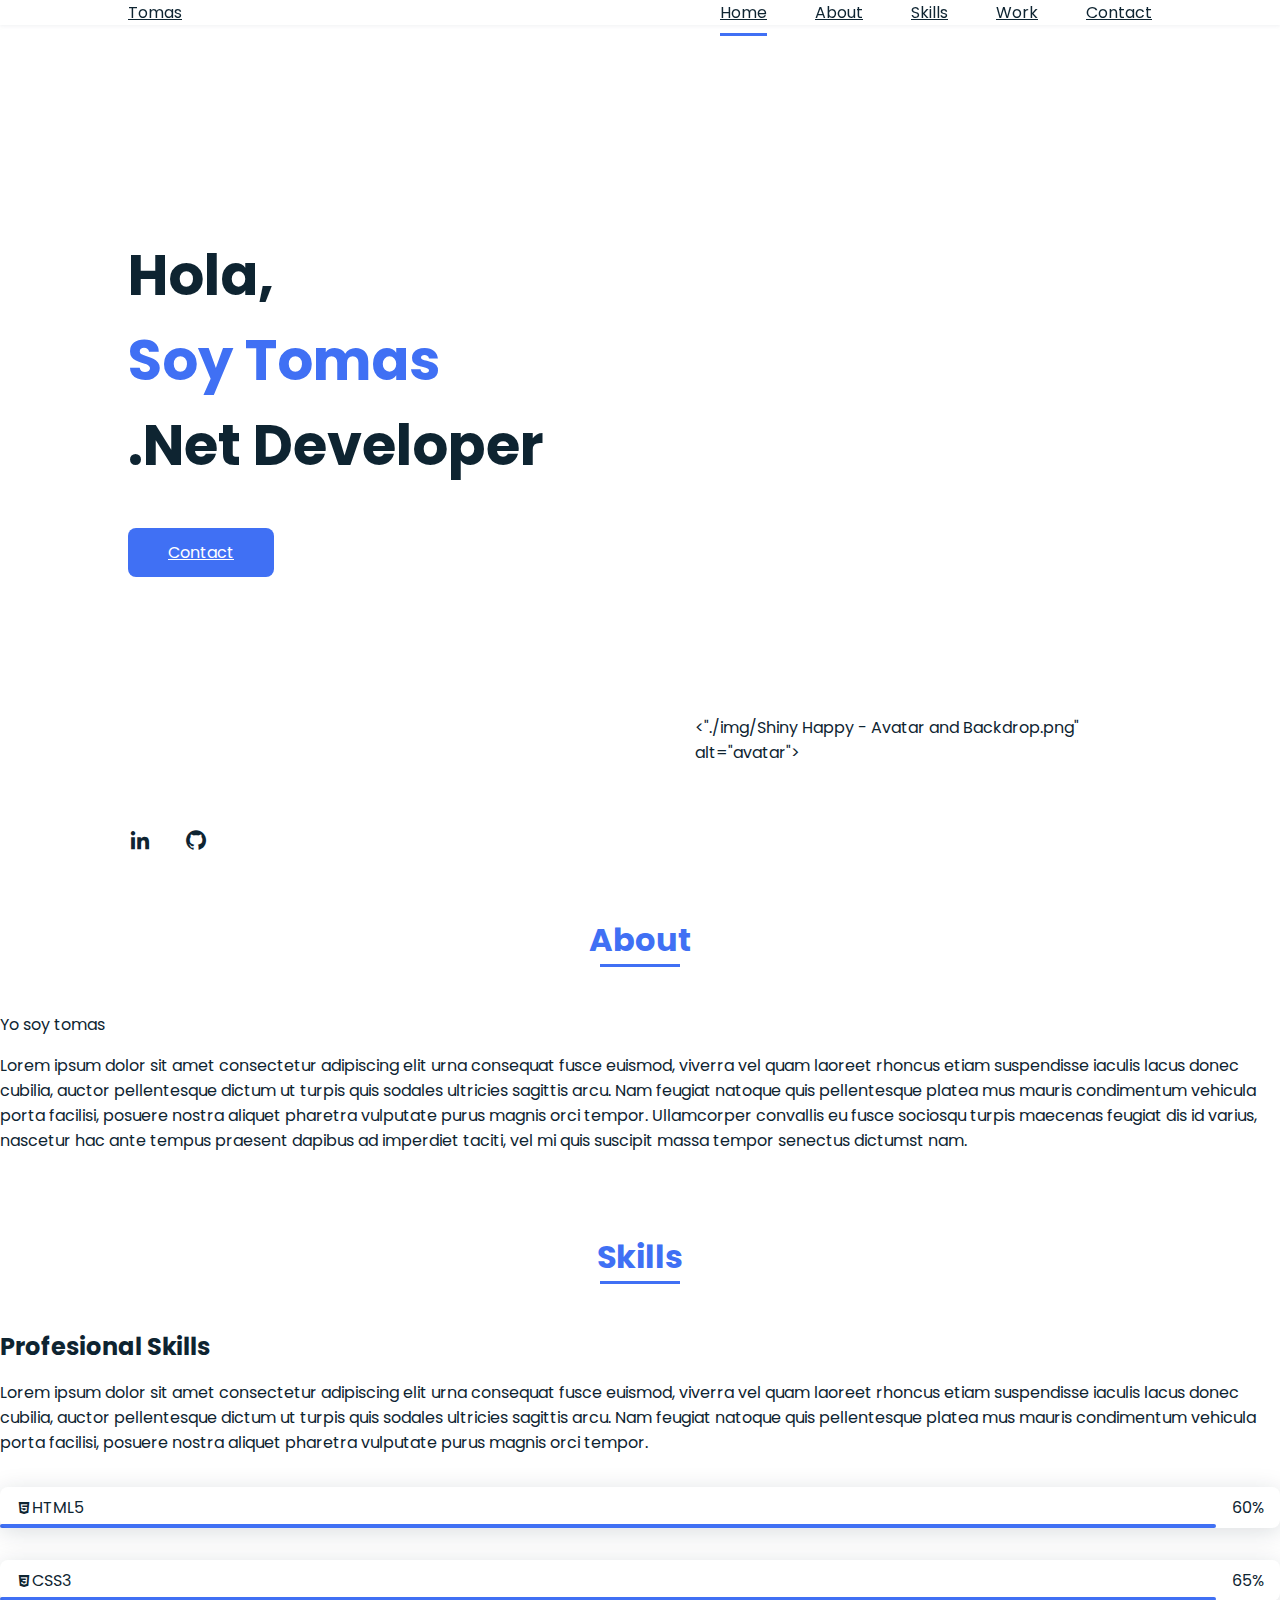
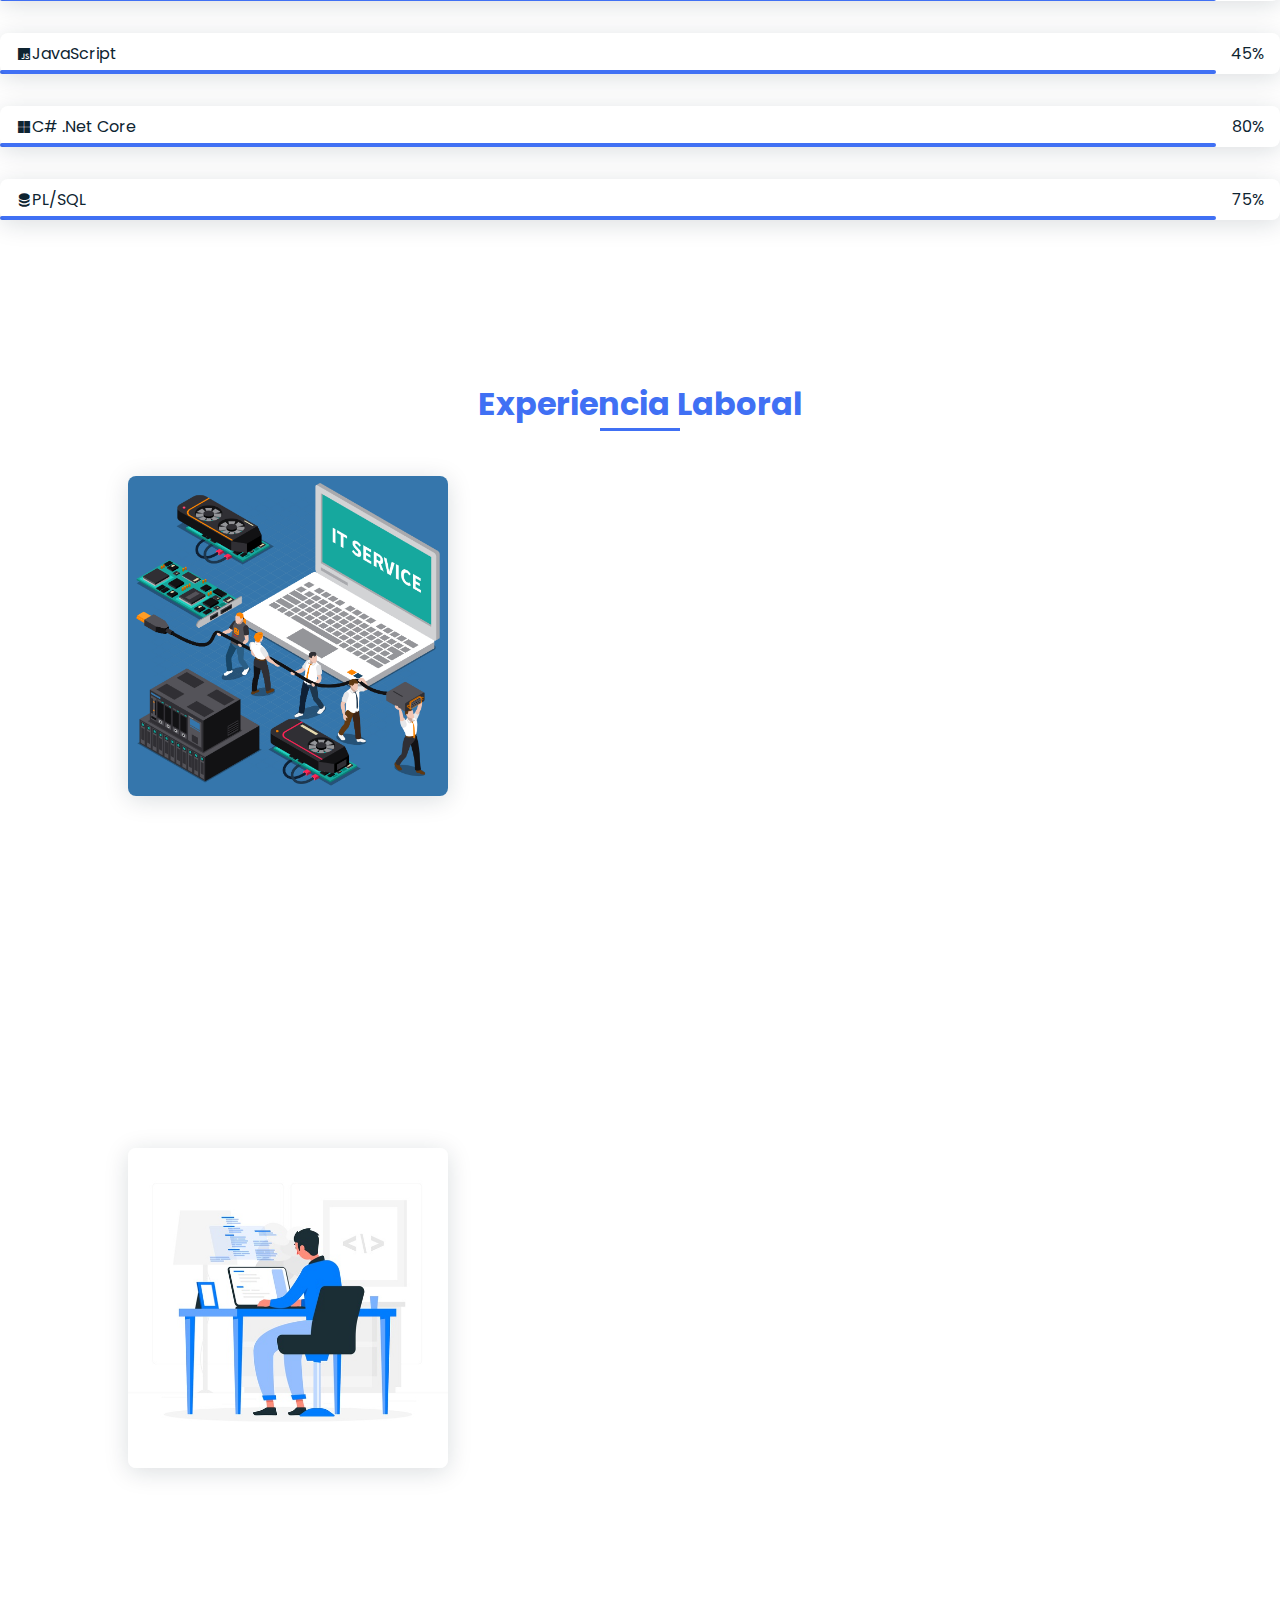
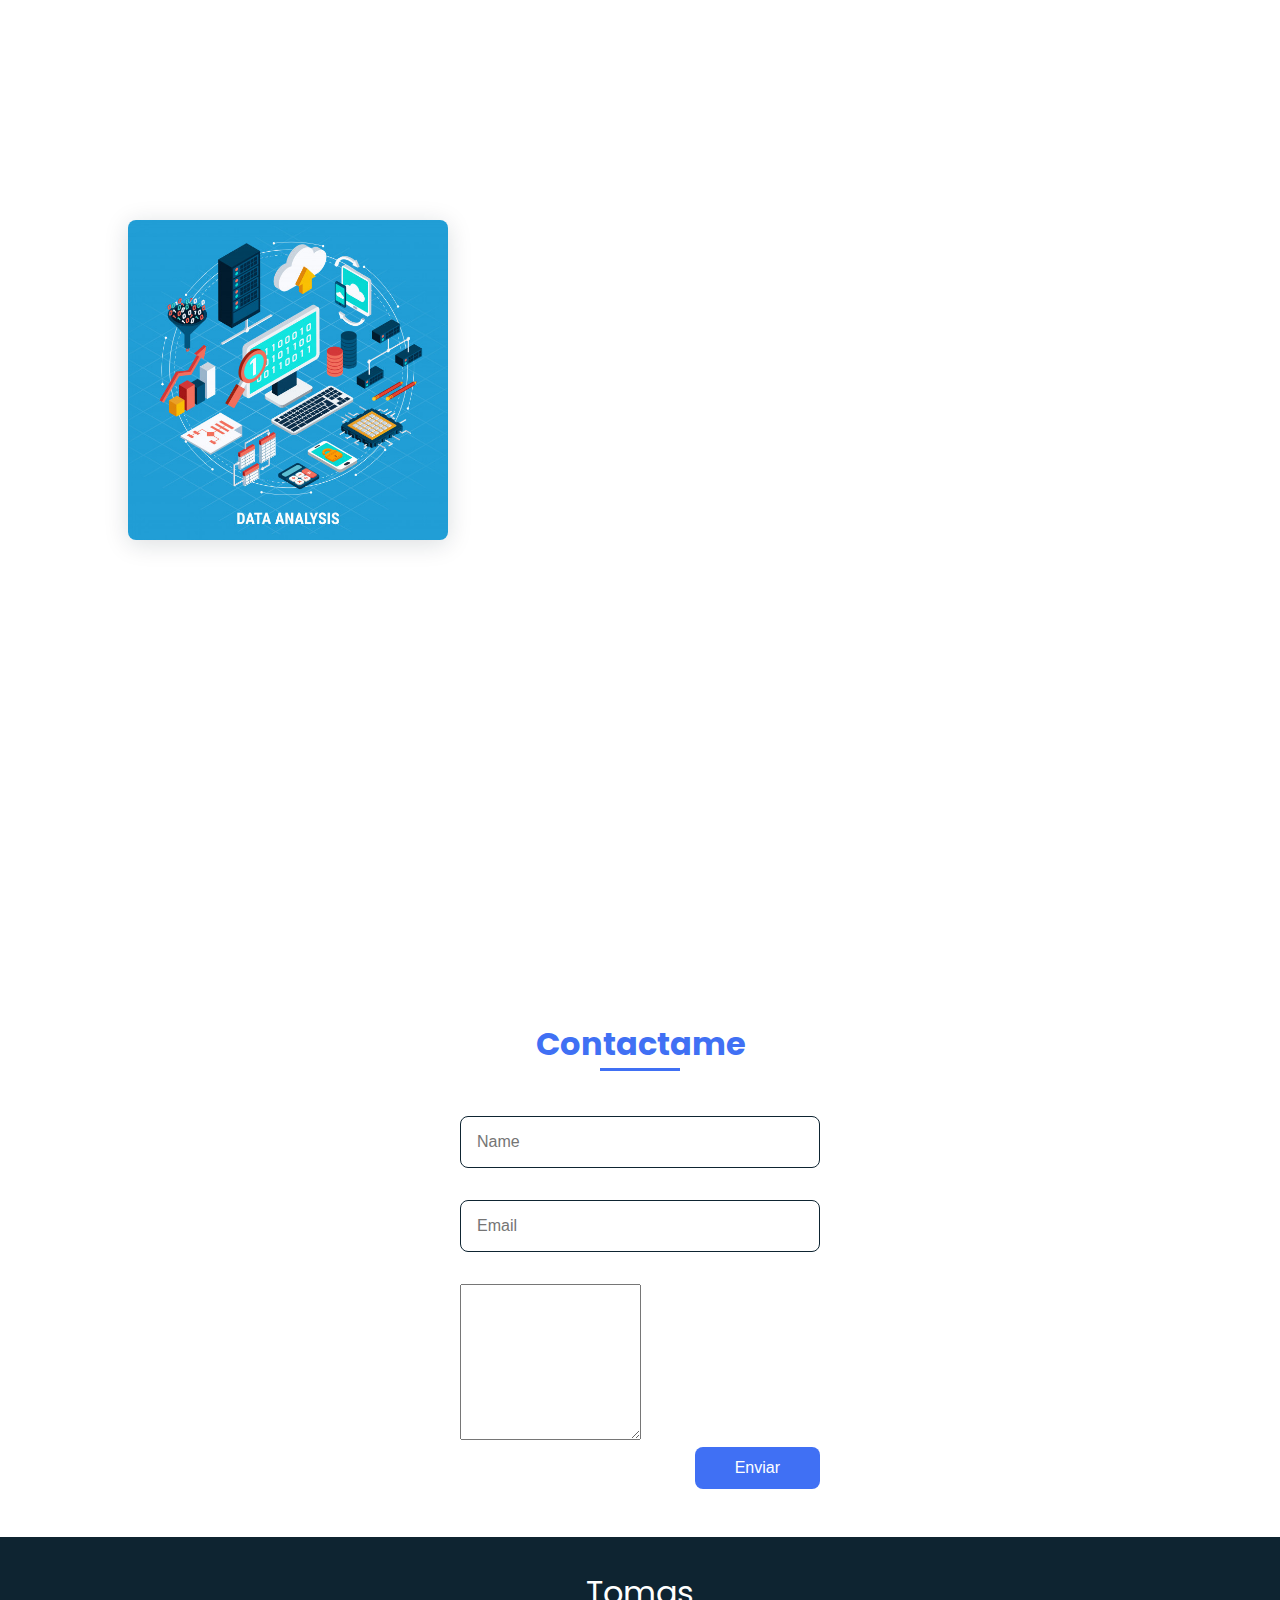
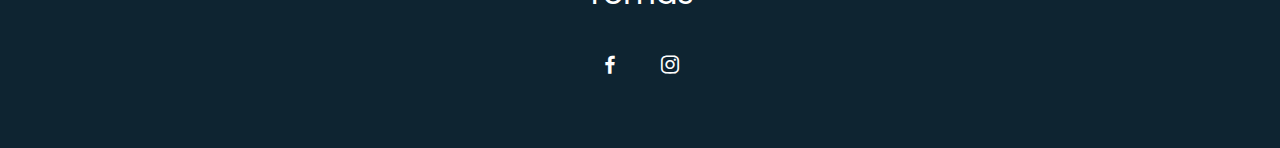
==== commit 6f5b0622: "Update index.html" ====
--- a/index.html
+++ b/index.html
@@ -28,7 +28,7 @@
                  <a href="#" class="home__social-icon"><i class="bx bxl-linkedin"></i></a>
                  <a href="#" class="home__social-icon"><i class="bx bxl-github"></i></a>
              </div>
-             <div class="home__img"><"./img/Allura - Avatar.png" alt="avatar">
+             <div class="home__img"><"./img/Shiny Happy - Avatar and Backdrop.png" alt="avatar">
              </div>
 
          </section>
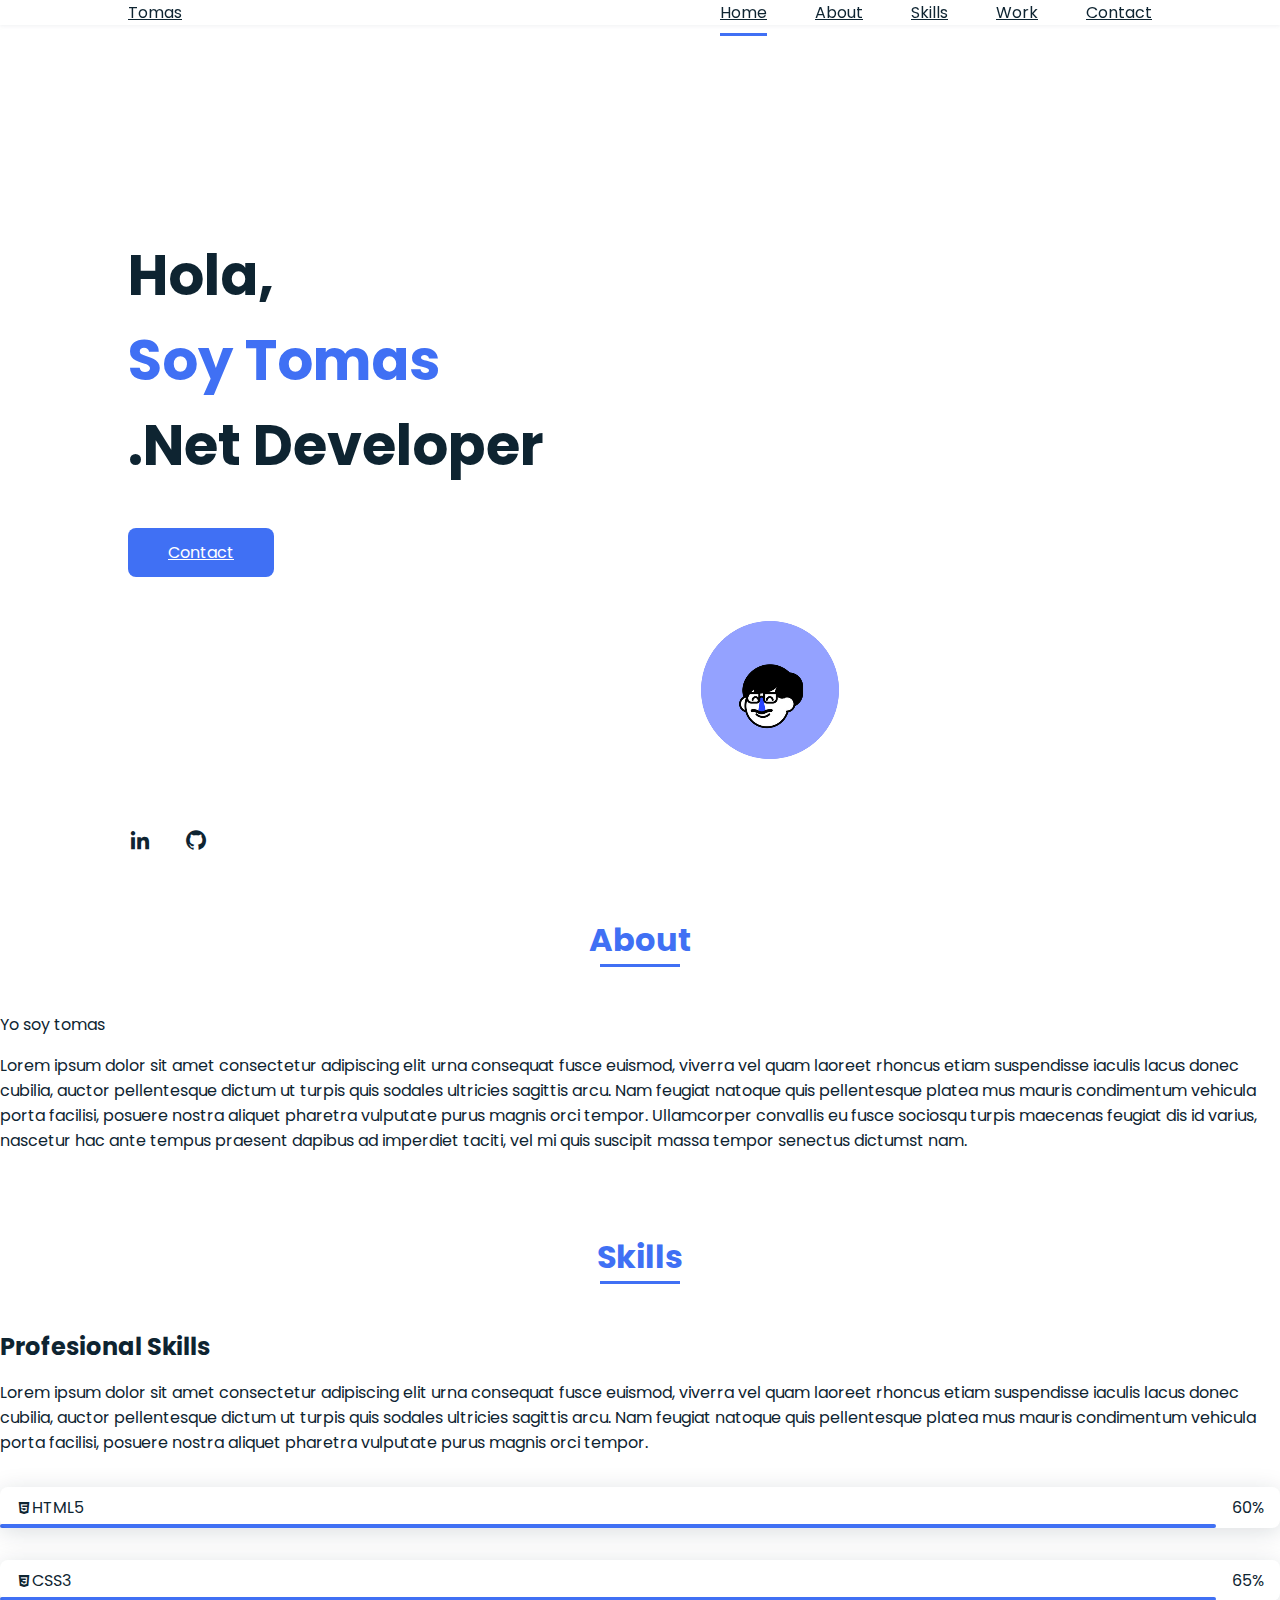
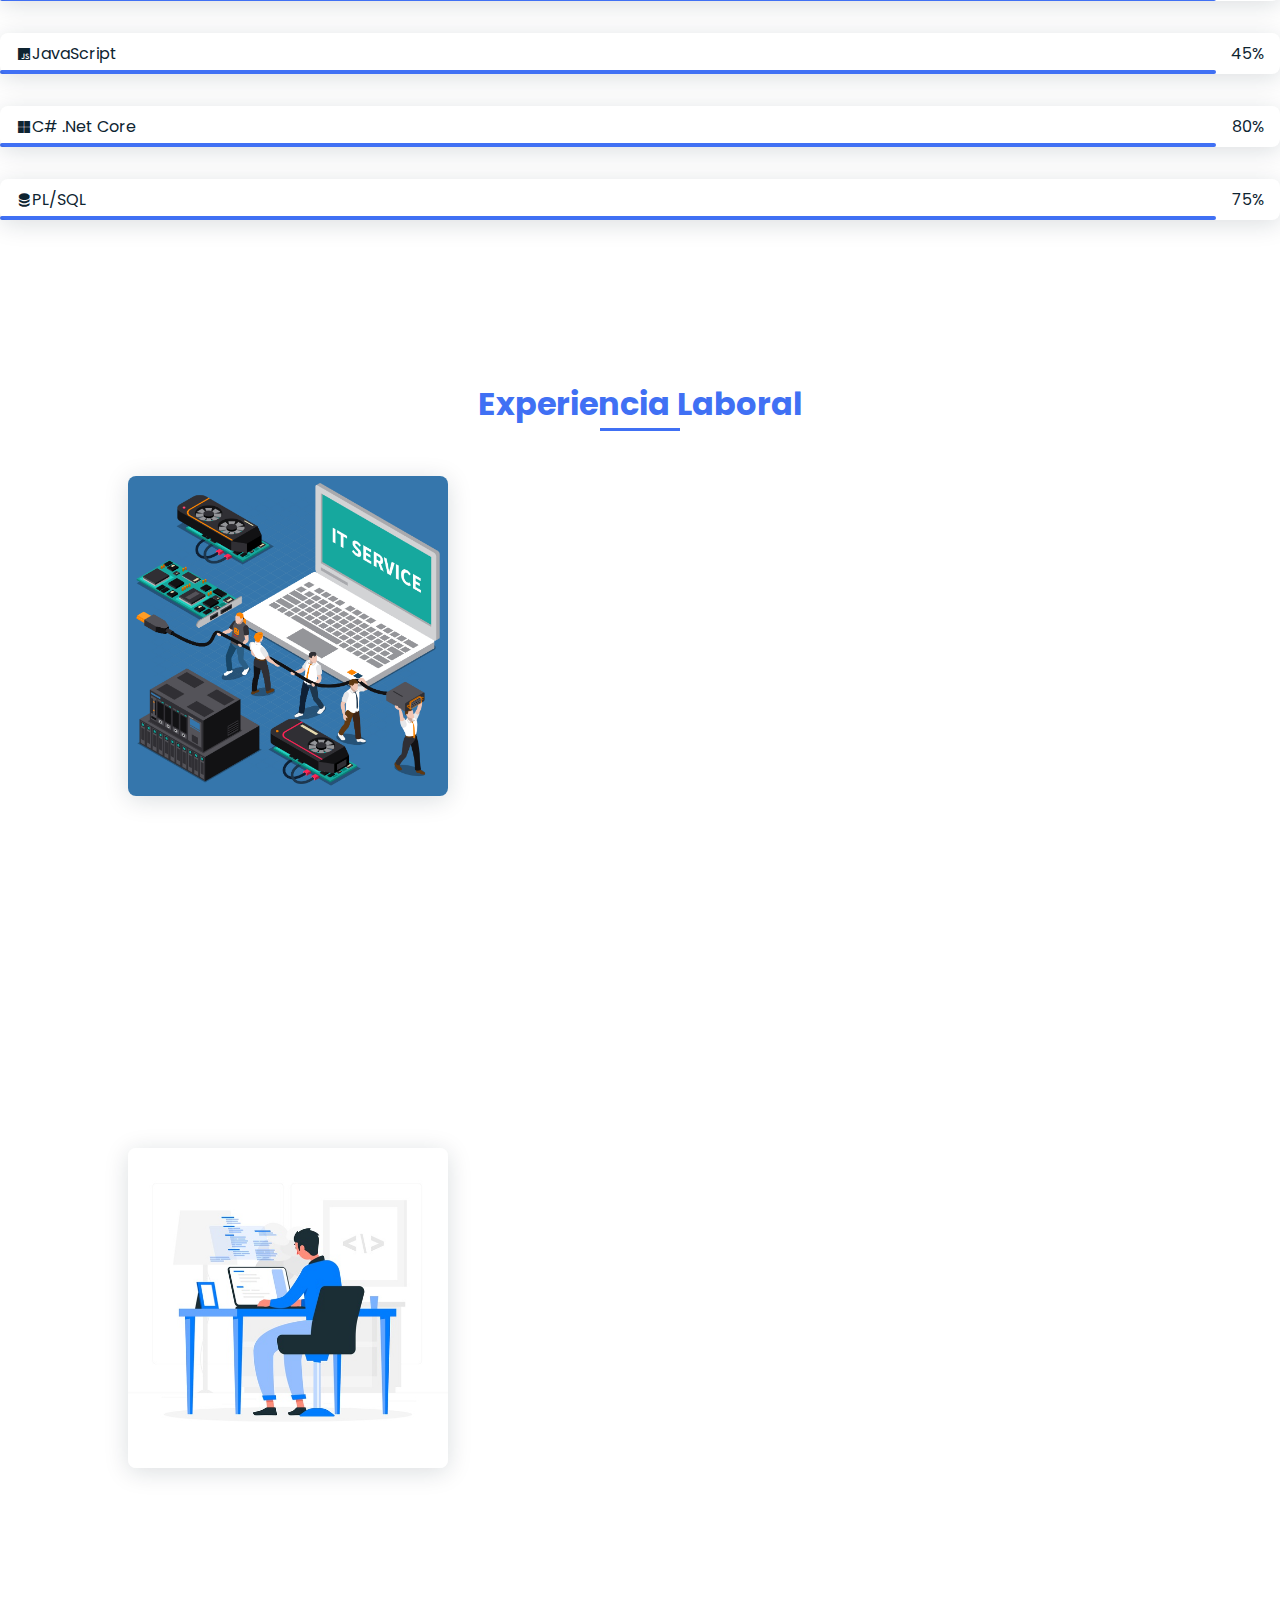
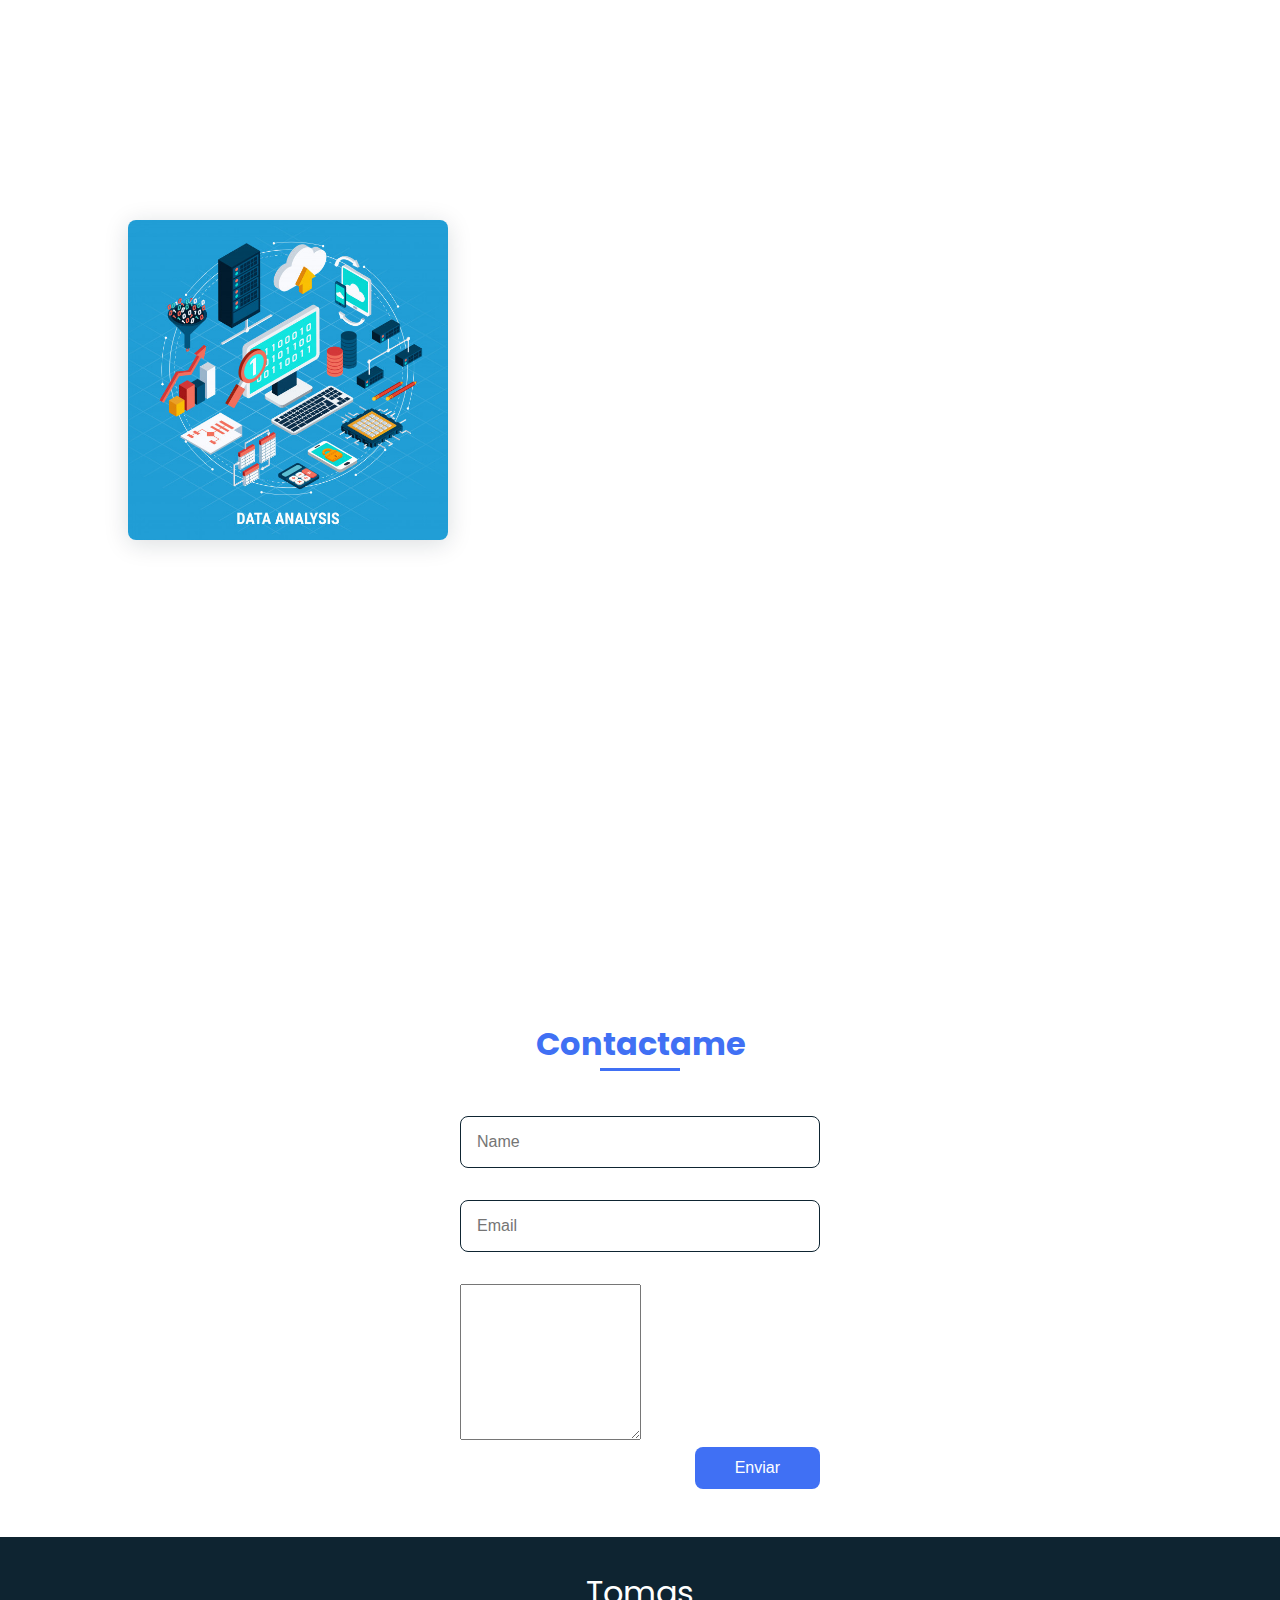
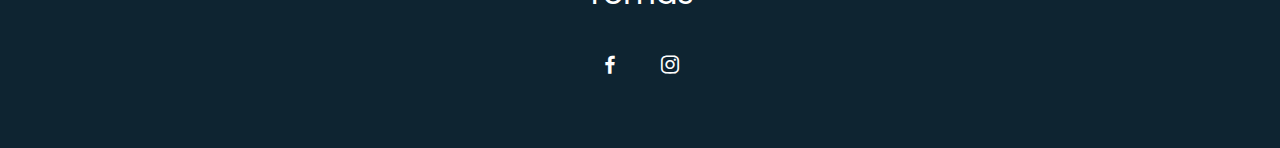
==== commit 0c6e6414: "Update index.html" ====
--- a/index.html
+++ b/index.html
@@ -28,7 +28,7 @@
                  <a href="#" class="home__social-icon"><i class="bx bxl-linkedin"></i></a>
                  <a href="#" class="home__social-icon"><i class="bx bxl-github"></i></a>
              </div>
-             <div class="home__img"><"./img/Shiny Happy - Avatar and Backdrop.png" alt="avatar">
+             <div class="home__img"><img src="./img/Shiny Happy - Avatar and Backdrop.png" alt="avatar">
              </div>
 
          </section>
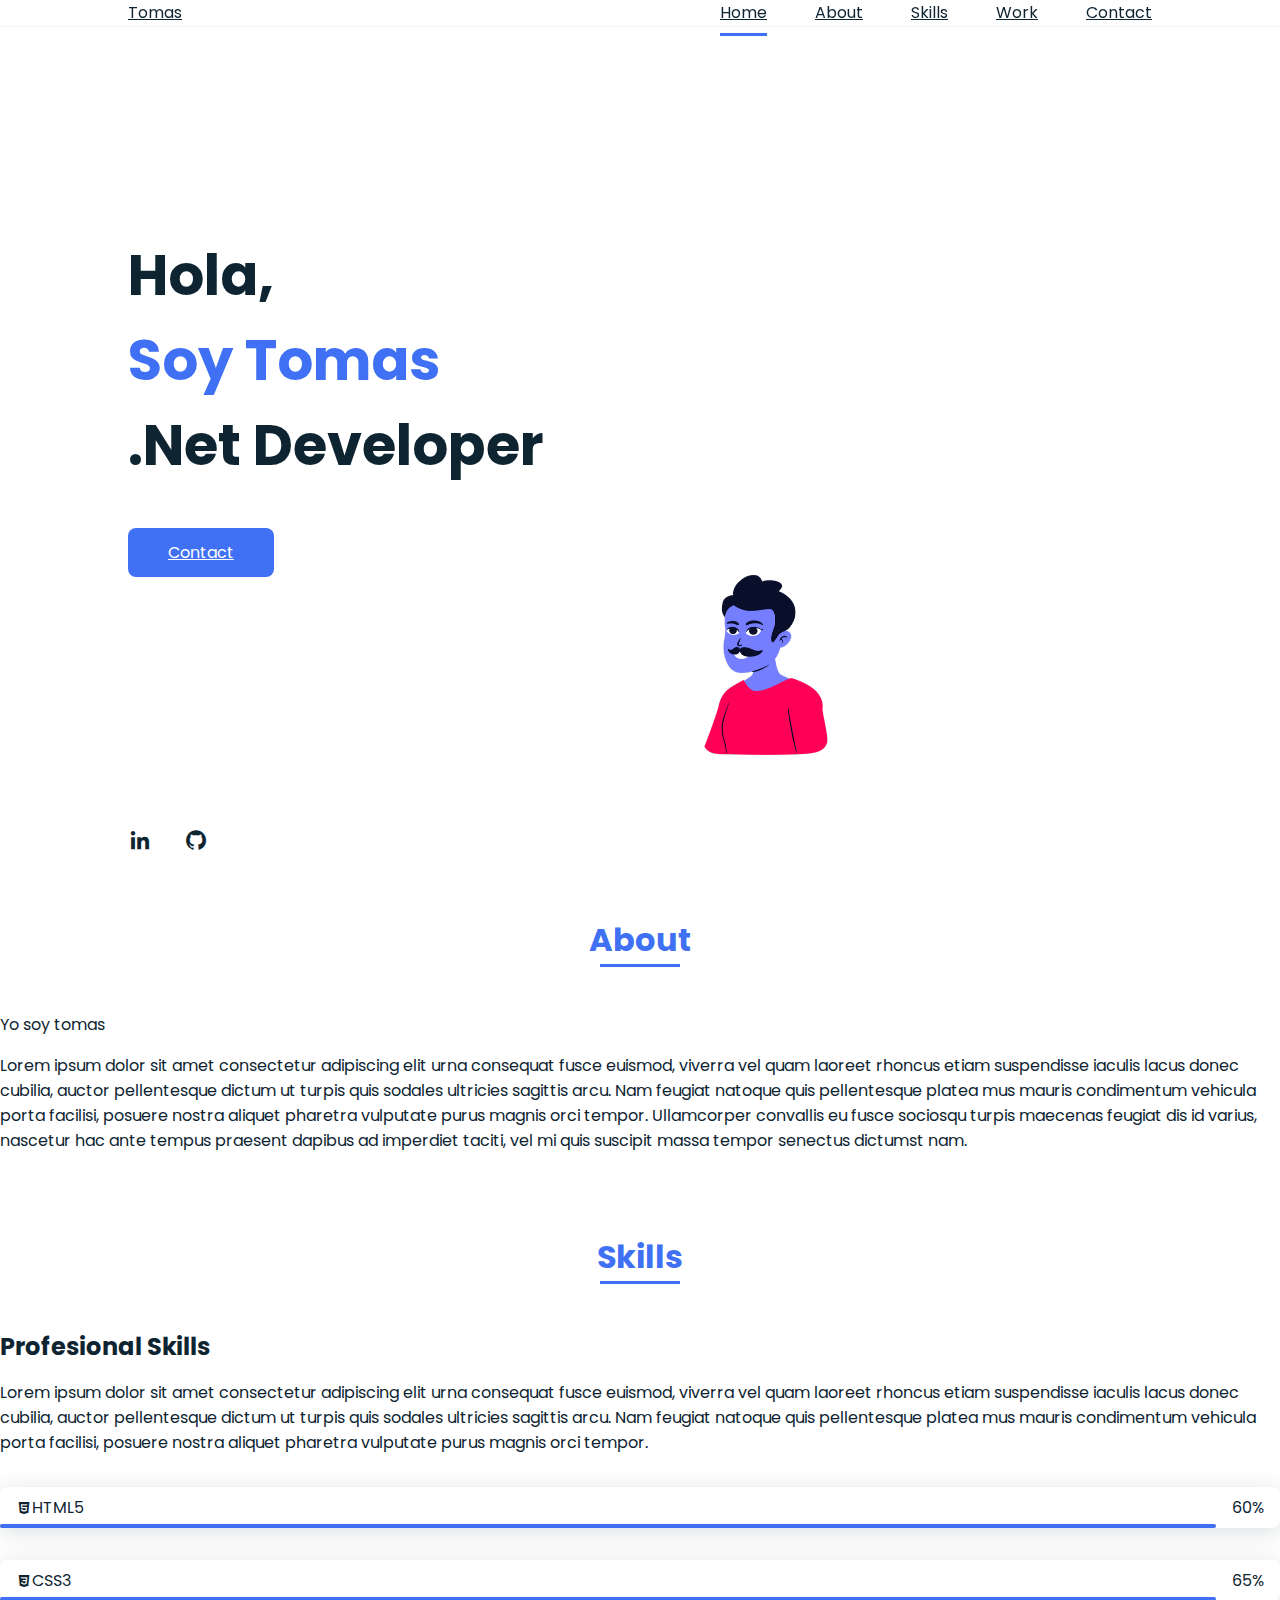
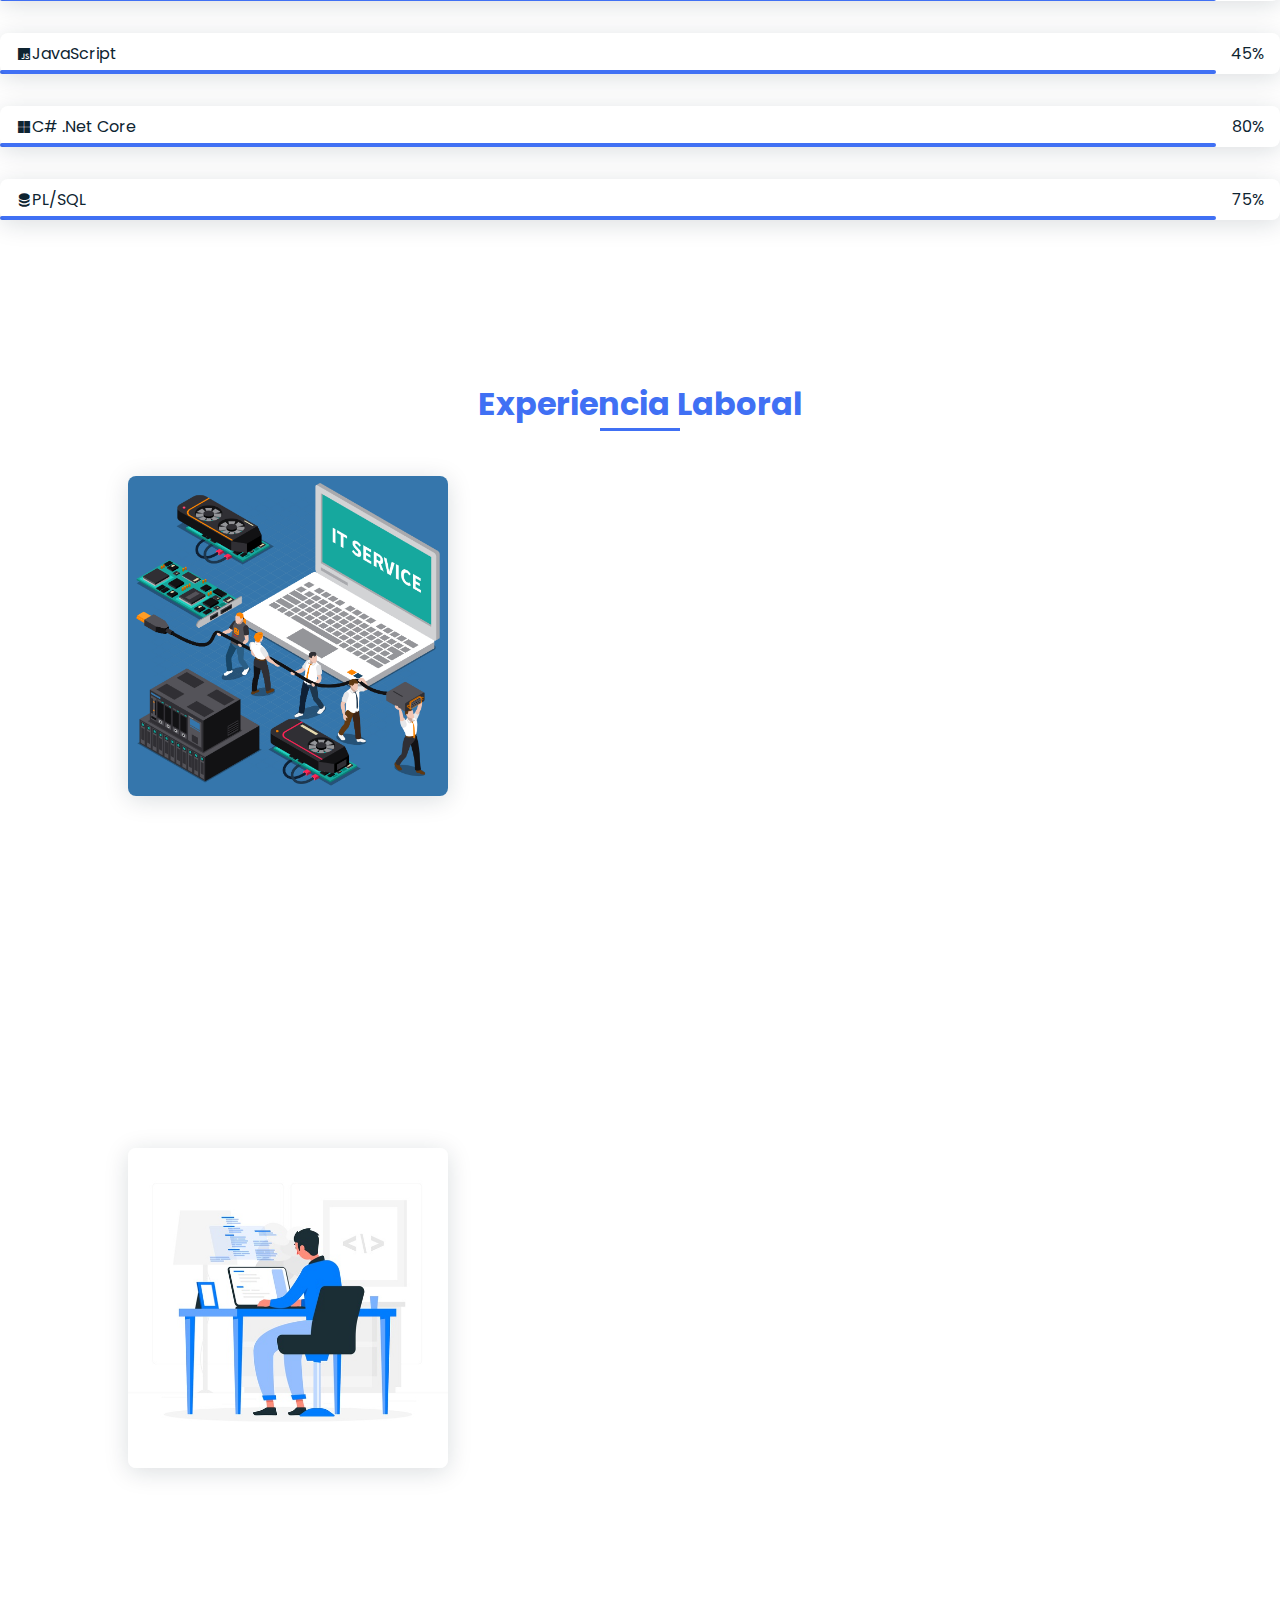
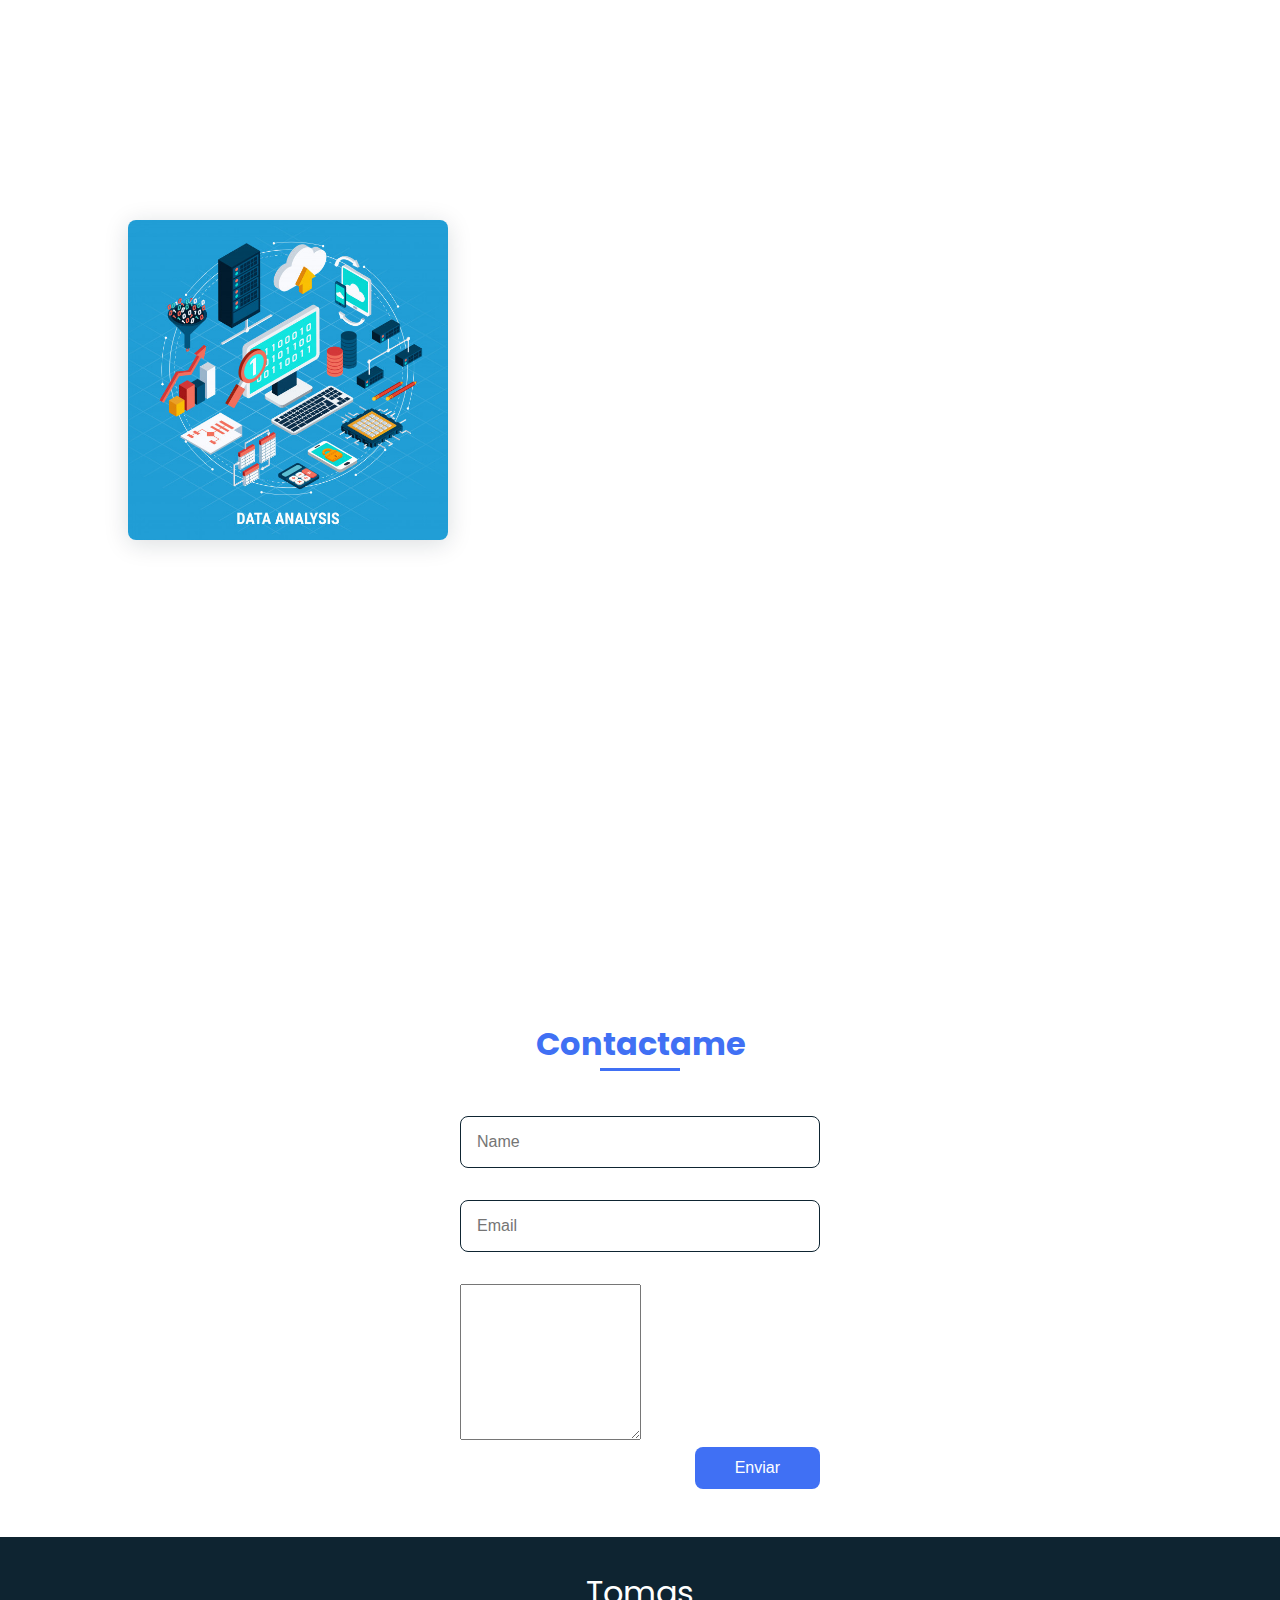
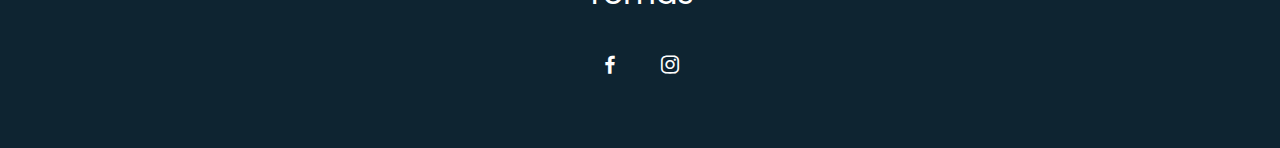
==== commit 087b7240: "Update index.html" ====
--- a/index.html
+++ b/index.html
@@ -28,7 +28,7 @@
                  <a href="#" class="home__social-icon"><i class="bx bxl-linkedin"></i></a>
                  <a href="#" class="home__social-icon"><i class="bx bxl-github"></i></a>
              </div>
-             <div class="home__img"><img src="./img/Shiny Happy - Avatar and Backdrop.png" alt="avatar">
+             <div class="home__img"><img src="./img/Allura - Avatar.png" alt="avatar">
              </div>
 
          </section>
